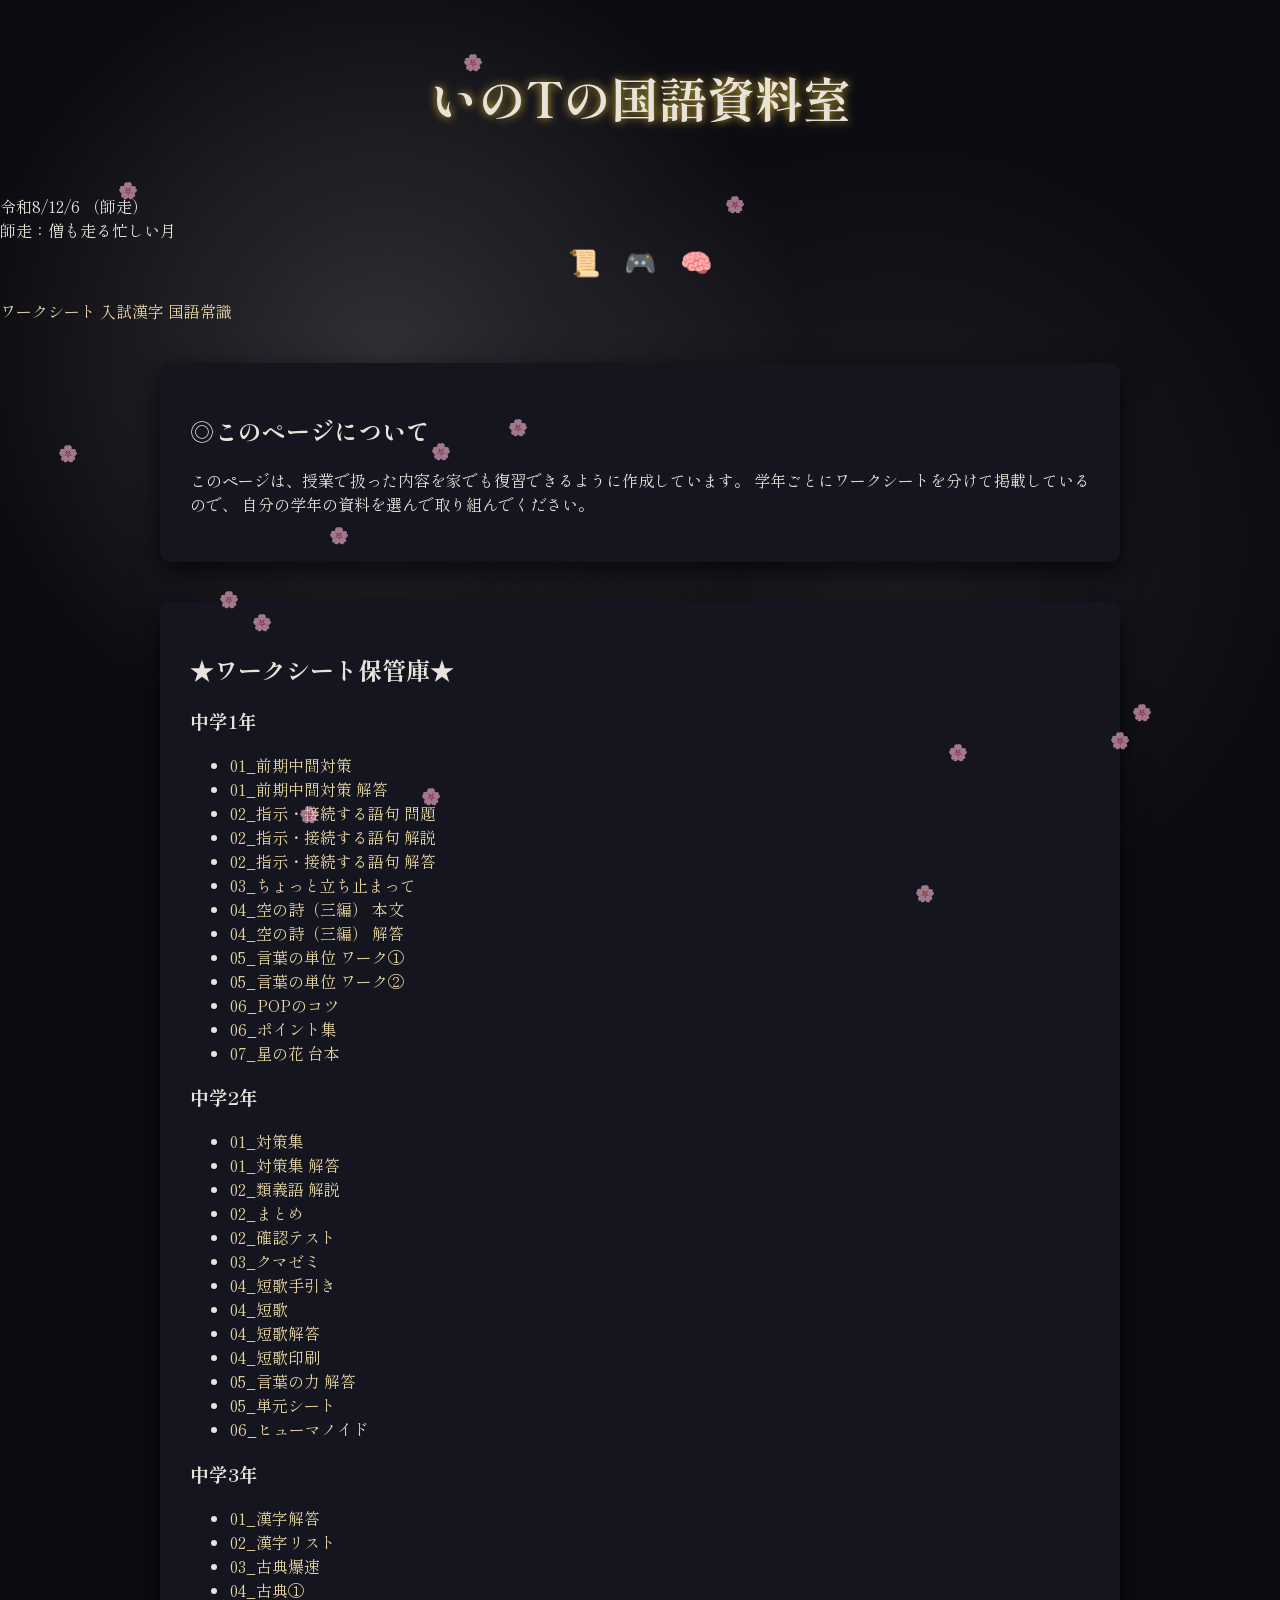
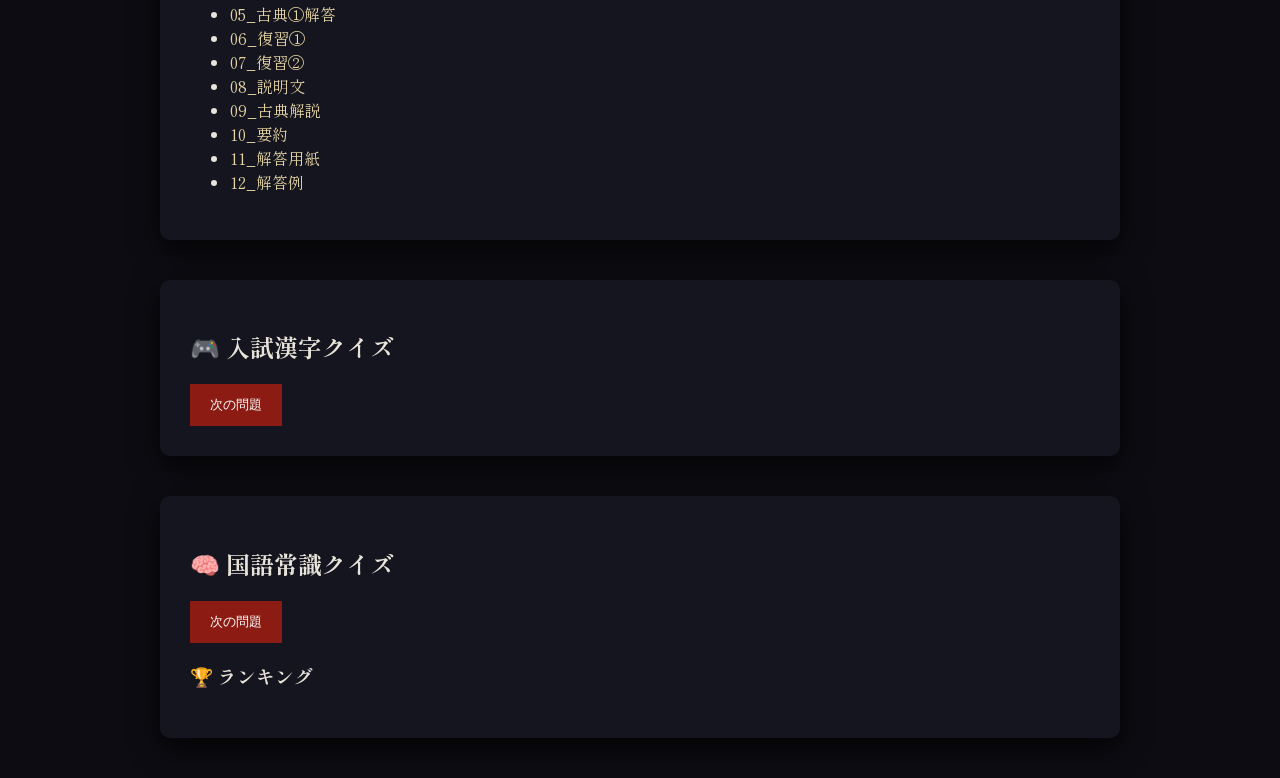
==== index.html @ e839a388 "Vibe code08" ====
<!DOCTYPE html>
<html lang="ja">

<head>

<meta charset="UTF-8">
<meta name="viewport" content="width=device-width, initial-scale=1.0">

<title>いのTの国語資料室</title>

<link rel="stylesheet" href="style.css">

<link href="https://fonts.googleapis.com/css2?family=Shippori+Mincho:wght@500&display=swap" rel="stylesheet">

</head>


<body>

<div id="stars"></div>
<div id="petals"></div>
<div id="shikigami"></div>


<header>

<h1 id="title">いのTの国語資料室</h1>

<div id="dateArea">
<span id="wareki"></span>
<span id="wafuu"></span>
</div>

<div id="month-description"></div>

<div id="pentagramNav">

<a href="#worksheets">📜</a>
<a href="#kanjiQuiz">🎮</a>
<a href="#kokugoQuiz">🧠</a>

</div>

</header>


<nav id="scrollMenu">

<a href="#worksheets">ワークシート</a>
<a href="#kanjiQuiz">入試漢字</a>
<a href="#kokugoQuiz">国語常識</a>

</nav>


<section id="intro">

<h2>◎このページについて</h2>

<p>
このページは、授業で扱った内容を家でも復習できるように作成しています。
学年ごとにワークシートを分けて掲載しているので、
自分の学年の資料を選んで取り組んでください。
</p>

</section>


<section id="worksheets">

<h2>★ワークシート保管庫★</h2>


<h3>中学1年</h3>

<ul>

<li><a href="grade1/01_Midterm_Preparation.pdf">01_前期中間対策</a></li>
<li><a href="grade1/01_Midterm_Preparation_Answers.pdf">01_前期中間対策 解答</a></li>
<li><a href="grade1/02_Instructions_and_Connective_Words_Questions.pdf">02_指示・接続する語句 問題</a></li>
<li><a href="grade1/02_Instructions_and_Connective_Words_Explanation.pdf">02_指示・接続する語句 解説</a></li>
<li><a href="grade1/02_Instructions_and_Connective_Words_Answers.pdf">02_指示・接続する語句 解答</a></li>
<li><a href="grade1/03_Stop_and_Think.pdf">03_ちょっと立ち止まって</a></li>
<li><a href="grade1/04_Poems_of_the_Sky_Three_Texts.pdf">04_空の詩（三編） 本文</a></li>
<li><a href="grade1/05_Poems_of_the_Sky_Three_Texts_Answers.pdf">04_空の詩（三編） 解答</a></li>
<li><a href="grade1/06_Units_of_Words_1.pdf">05_言葉の単位 ワーク①</a></li>
<li><a href="grade1/06_Units_of_Words_2.pdf">05_言葉の単位 ワーク②</a></li>
<li><a href="grade1/07_To_the_Brothers_Who_Could_Not_Grow_Up.pdf">06_POPのコツ</a></li>
<li><a href="grade1/07_To_the_Brothers_Who_Could_Not_Grow_Up_Key_Points.pdf">06_ポイント集</a></li>
<li><a href="grade1/08_When_Star_Flowers_Fall_Script.pdf">07_星の花 台本</a></li>

</ul>


<h3>中学2年</h3>

<ul>

<li><a href="grade2/01_Match_Collection.pdf">01_対策集</a></li>
<li><a href="grade2/01_Match_Collection_Answers.pdf">01_対策集 解答</a></li>
<li><a href="grade2/02_Synonyms_Antonyms_Polysemy_Commentary.pdf">02_類義語 解説</a></li>
<li><a href="grade2/02_Synonyms_Antonyms_Summary.pdf">02_まとめ</a></li>
<li><a href="grade2/02_Synonyms_Check_Test.pdf">02_確認テスト</a></li>
<li><a href="grade2/03_Searching_Causes_of_Cicada_Increase.pdf">03_クマゼミ</a></li>
<li><a href="grade2/04_Guide_to_Tanka_Poetry.pdf">04_短歌手引き</a></li>
<li><a href="grade2/04_Tanka_Poetry.pdf">04_短歌</a></li>
<li><a href="grade2/04_Tanka_Techniques_1-3_Answers_All.pdf">04_短歌解答</a></li>
<li><a href="grade2/04_Tanka_Techniques_1-3_Print_All.pdf">04_短歌印刷</a></li>
<li><a href="grade2/05_Power_of_Words_Answers.pdf">05_言葉の力 解答</a></li>
<li><a href="grade2/05_Power_of_Words_Unit_Sheet.pdf">05_単元シート</a></li>
<li><a href="grade2/06_Humanoid_Script.pdf">06_ヒューマノイド</a></li>

</ul>


<h3>中学3年</h3>

<ul>

<li><a href="grade3/01_Public_HS_Entrance_Exam_Kanji_Answers.pdf">01_漢字解答</a></li>
<li><a href="grade3/02_Public_HS_Entrance_Exam_Kanji_List.pdf">02_漢字リスト</a></li>
<li><a href="grade3/03_Fast_Reading_Tips_for_Classics.pdf">03_古典爆速</a></li>
<li><a href="grade3/04_Classics_Part1.pdf">04_古典①</a></li>
<li><a href="grade3/05_Classics_Part1_Answers.pdf">05_古典①解答</a></li>
<li><a href="grade3/06_Japanese_Review_Print1.pdf">06_復習①</a></li>
<li><a href="grade3/07_Japanese_Review_Print2.pdf">07_復習②</a></li>
<li><a href="grade3/08_Expository_Writing_Vol1_Commentary.pdf">08_説明文</a></li>
<li><a href="grade3/09_Classics_Vol2_Commentary.pdf">09_古典解説</a></li>
<li><a href="grade3/10_Summarization_Practice_Questions_and_Key.pdf">10_要約</a></li>
<li><a href="grade3/11_Summarization_Answer_Sheet.pdf">11_解答用紙</a></li>
<li><a href="grade3/12_Summarization_Practice_Answer_Sample.pdf">12_解答例</a></li>

</ul>

</section>


<section id="kanjiQuiz">

<h2>🎮 入試漢字クイズ</h2>

<div id="kanjiQuestion"></div>
<div id="kanjiChoices"></div>

<button onclick="nextKanji()">次の問題</button>

<div id="kanjiScore"></div>

</section>


<section id="kokugoQuiz">

<h2>🧠 国語常識クイズ</h2>

<div id="quiz"></div>
<div id="choices"></div>

<button onclick="nextQuestion()">次の問題</button>

<div id="result"></div>

<div id="omikuji"></div>

<h3>🏆 ランキング</h3>

<ol id="ranking"></ol>

</section>


<script src="script.js"></script>

</body>
</html>
---- style.css ----
body{
margin:0;
font-family:'Shippori Mincho',serif;
background:#0c0c12;
color:#e8e3d9;
}

/* 夜空 */

#stars{
position:fixed;
inset:0;
background:
radial-gradient(circle at 30% 40%,rgba(255,255,255,.15),transparent 40%),
radial-gradient(circle at 70% 60%,rgba(255,255,255,.08),transparent 40%);
z-index:-2;
}

/* タイトル */

#title{
font-size:48px;
text-align:center;
padding:30px;
color:#e8e3d9;
text-shadow:0 0 10px #d4af37;
transition:.3s;
}

#title:hover{
text-shadow:0 0 20px #d4af37;
}

/* 五芒星ナビ */

#pentagramNav{
text-align:center;
margin-bottom:20px;
}

#pentagramNav a{
font-size:26px;
margin:0 10px;
color:#d4af37;
text-decoration:none;
transition:.3s;
}

#pentagramNav a:hover{
transform:scale(1.4);
}

/* 巻物カード */

section{
max-width:900px;
margin:40px auto;
padding:30px;
background:#151520;
border-radius:10px;
box-shadow:0 10px 30px rgba(0,0,0,.7);
}

/* リンク */

a{
color:#e6d5a3;
text-decoration:none;
transition:.3s;
}

a:hover{
color:#d4af37;
}

/* クイズ */

.choice{
padding:12px;
margin:8px 0;
border:1px solid #444;
cursor:pointer;
}

.choice:hover{
background:#1f1f2a;
}

/* ボタン */

button{
background:#8c1c13;
color:white;
border:none;
padding:12px 20px;
cursor:pointer;
}
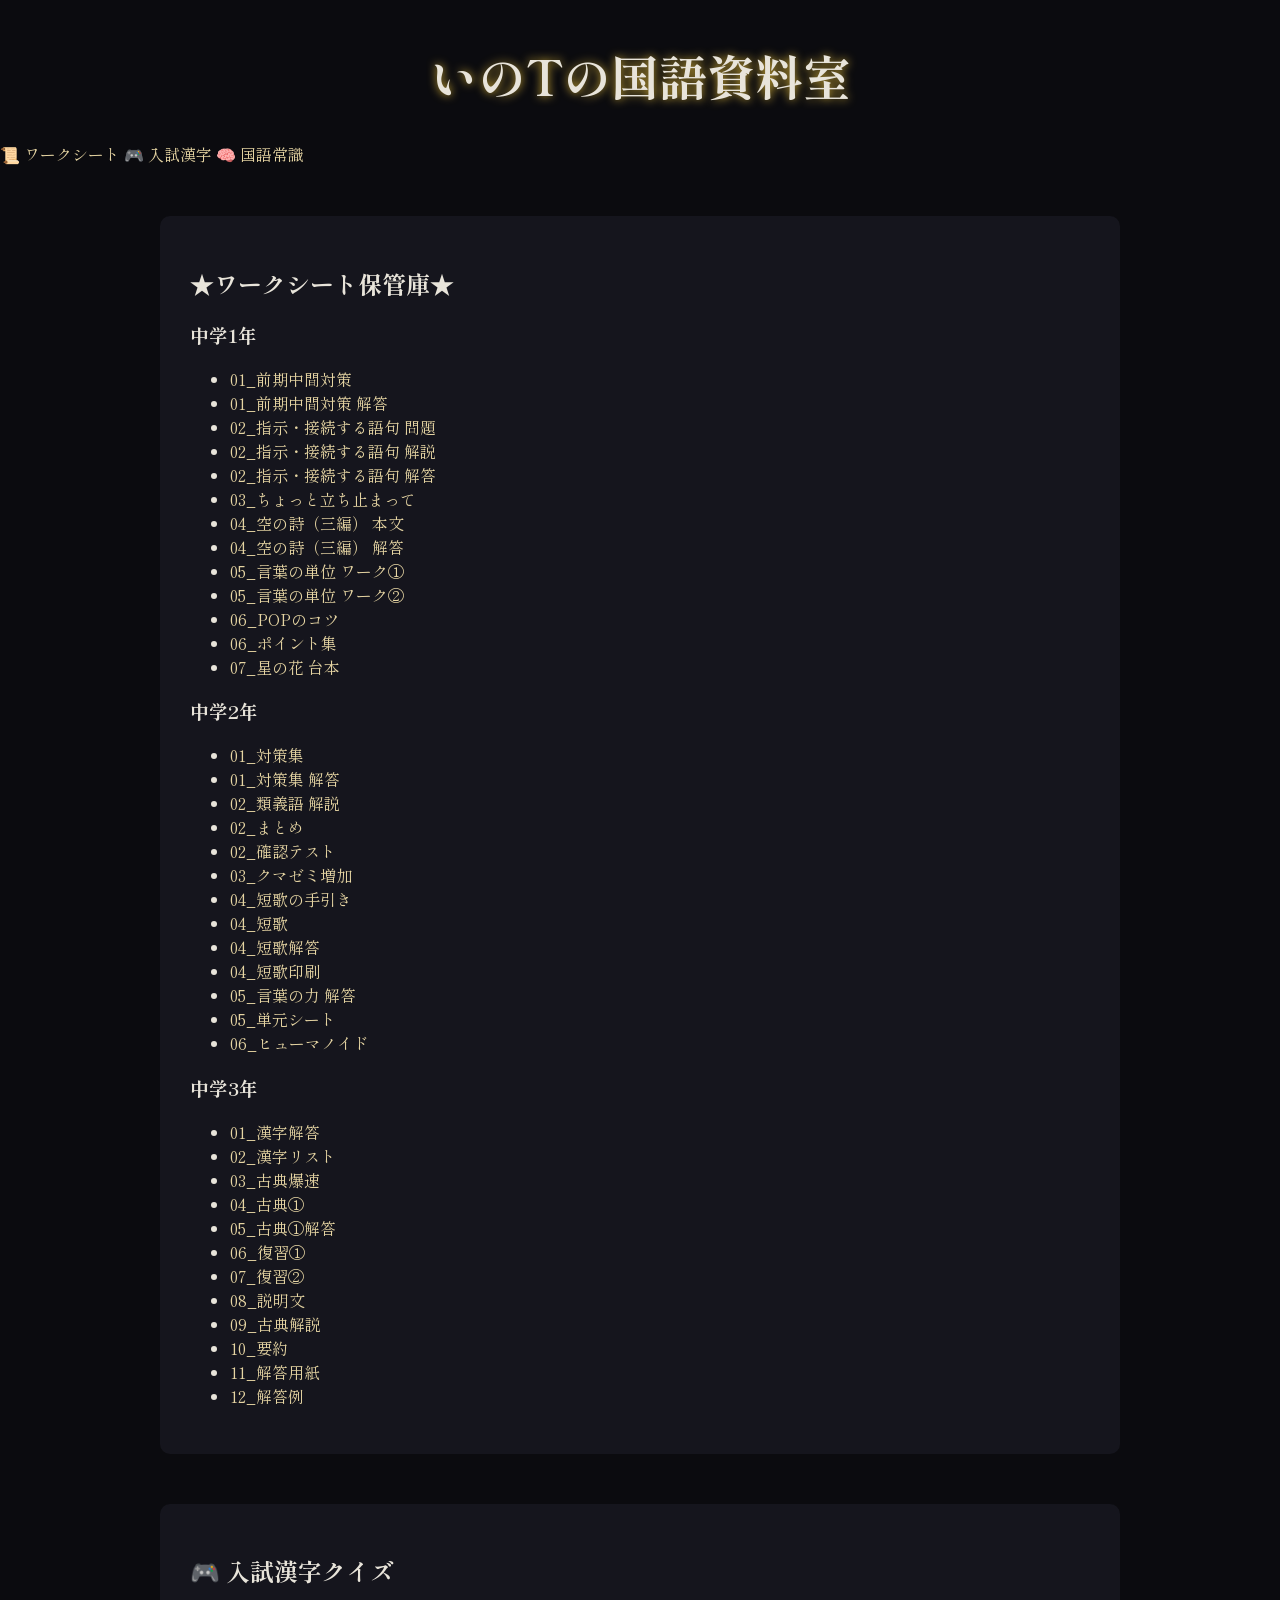
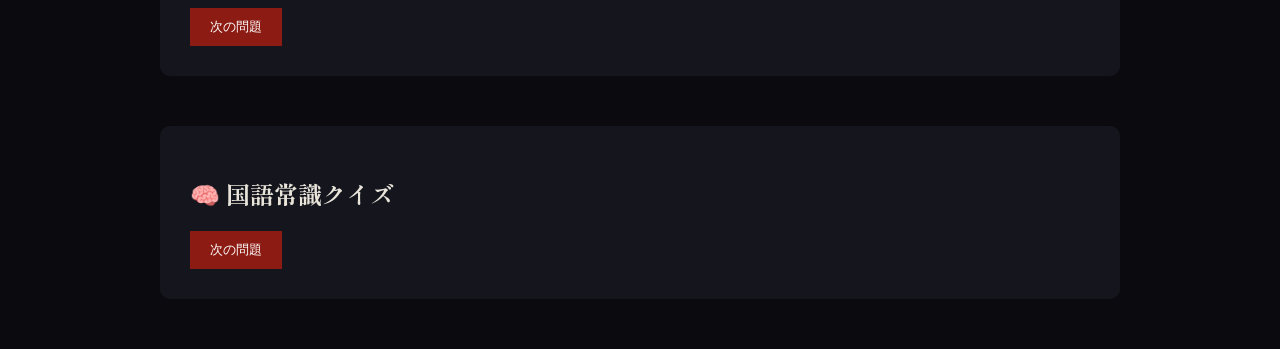
==== commit 85b57d2e: "Vibe code09" ====
--- a/index.html
+++ b/index.html
@@ -1,16 +1,15 @@
 <!DOCTYPE html>
 <html lang="ja">
-
 <head>
 
 <meta charset="UTF-8">
-<meta name="viewport" content="width=device-width, initial-scale=1.0">
+<meta name="viewport" content="width=device-width,initial-scale=1">
 
 <title>いのTの国語資料室</title>
 
 <link rel="stylesheet" href="style.css">
 
-<link href="https://fonts.googleapis.com/css2?family=Shippori+Mincho:wght@500&display=swap" rel="stylesheet">
+<link href="https://fonts.googleapis.com/css2?family=Shippori+Mincho:wght@400;600&display=swap" rel="stylesheet">
 
 </head>
 
@@ -19,7 +18,6 @@
 
 <div id="stars"></div>
 <div id="petals"></div>
-<div id="shikigami"></div>
 
 
 <header>
@@ -27,49 +25,36 @@
 <h1 id="title">いのTの国語資料室</h1>
 
 <div id="dateArea">
+
 <span id="wareki"></span>
 <span id="wafuu"></span>
+
 </div>
 
 <div id="month-description"></div>
 
-<div id="pentagramNav">
 
-<a href="#worksheets">📜</a>
-<a href="#kanjiQuiz">🎮</a>
-<a href="#kokugoQuiz">🧠</a>
+<nav id="mainNav">
 
-</div>
+<a href="#worksheets">📜 ワークシート</a>
+<a href="#kanjiQuiz">🎮 入試漢字</a>
+<a href="#kokugoQuiz">🧠 国語常識</a>
+
+</nav>
 
 </header>
 
 
-<nav id="scrollMenu">
 
-<a href="#worksheets">ワークシート</a>
-<a href="#kanjiQuiz">入試漢字</a>
-<a href="#kokugoQuiz">国語常識</a>
-
-</nav>
-
-
-<section id="intro">
-
-<h2>◎このページについて</h2>
-
-<p>
-このページは、授業で扱った内容を家でも復習できるように作成しています。
-学年ごとにワークシートを分けて掲載しているので、
-自分の学年の資料を選んで取り組んでください。
-</p>
-
-</section>
+<main>
 
 
 <section id="worksheets">
 
 <h2>★ワークシート保管庫★</h2>
 
+
+<div class="gradeBox">
 
 <h3>中学1年</h3>
 
@@ -91,6 +76,11 @@
 
 </ul>
 
+</div>
+
+
+
+<div class="gradeBox">
 
 <h3>中学2年</h3>
 
@@ -101,8 +91,8 @@
 <li><a href="grade2/02_Synonyms_Antonyms_Polysemy_Commentary.pdf">02_類義語 解説</a></li>
 <li><a href="grade2/02_Synonyms_Antonyms_Summary.pdf">02_まとめ</a></li>
 <li><a href="grade2/02_Synonyms_Check_Test.pdf">02_確認テスト</a></li>
-<li><a href="grade2/03_Searching_Causes_of_Cicada_Increase.pdf">03_クマゼミ</a></li>
-<li><a href="grade2/04_Guide_to_Tanka_Poetry.pdf">04_短歌手引き</a></li>
+<li><a href="grade2/03_Searching_Causes_of_Cicada_Increase.pdf">03_クマゼミ増加</a></li>
+<li><a href="grade2/04_Guide_to_Tanka_Poetry.pdf">04_短歌の手引き</a></li>
 <li><a href="grade2/04_Tanka_Poetry.pdf">04_短歌</a></li>
 <li><a href="grade2/04_Tanka_Techniques_1-3_Answers_All.pdf">04_短歌解答</a></li>
 <li><a href="grade2/04_Tanka_Techniques_1-3_Print_All.pdf">04_短歌印刷</a></li>
@@ -112,6 +102,11 @@
 
 </ul>
 
+</div>
+
+
+
+<div class="gradeBox">
 
 <h3>中学3年</h3>
 
@@ -132,7 +127,10 @@
 
 </ul>
 
+</div>
+
 </section>
+
 
 
 <section id="kanjiQuiz">
@@ -140,13 +138,13 @@
 <h2>🎮 入試漢字クイズ</h2>
 
 <div id="kanjiQuestion"></div>
+
 <div id="kanjiChoices"></div>
 
 <button onclick="nextKanji()">次の問題</button>
 
-<div id="kanjiScore"></div>
+</section>
 
-</section>
 
 
 <section id="kokugoQuiz">
@@ -154,20 +152,17 @@
 <h2>🧠 国語常識クイズ</h2>
 
 <div id="quiz"></div>
+
 <div id="choices"></div>
 
 <button onclick="nextQuestion()">次の問題</button>
 
 <div id="result"></div>
 
-<div id="omikuji"></div>
-
-<h3>🏆 ランキング</h3>
-
-<ol id="ranking"></ol>
-
 </section>
 
+
+</main>
 
 <script src="script.js"></script>
 
--- a/style.css
+++ b/style.css
@@ -1,97 +1,49 @@
 body{
 margin:0;
 font-family:'Shippori Mincho',serif;
-background:#0c0c12;
-color:#e8e3d9;
+background:#0b0b0f;
+color:#e8e4da;
 }
 
-/* 夜空 */
-
-#stars{
-position:fixed;
-inset:0;
-background:
-radial-gradient(circle at 30% 40%,rgba(255,255,255,.15),transparent 40%),
-radial-gradient(circle at 70% 60%,rgba(255,255,255,.08),transparent 40%);
-z-index:-2;
+#title{
+text-align:center;
+font-size:48px;
+margin-top:40px;
+text-shadow:0 0 10px #d4af37;
 }
-
-/* タイトル */
-
-#title{
-font-size:48px;
-text-align:center;
-padding:30px;
-color:#e8e3d9;
-text-shadow:0 0 10px #d4af37;
-transition:.3s;
-}
-
-#title:hover{
-text-shadow:0 0 20px #d4af37;
-}
-
-/* 五芒星ナビ */
-
-#pentagramNav{
-text-align:center;
-margin-bottom:20px;
-}
-
-#pentagramNav a{
-font-size:26px;
-margin:0 10px;
-color:#d4af37;
-text-decoration:none;
-transition:.3s;
-}
-
-#pentagramNav a:hover{
-transform:scale(1.4);
-}
-
-/* 巻物カード */
 
 section{
 max-width:900px;
-margin:40px auto;
+margin:50px auto;
 padding:30px;
-background:#151520;
+background:#15151d;
 border-radius:10px;
-box-shadow:0 10px 30px rgba(0,0,0,.7);
 }
-
-/* リンク */
 
 a{
 color:#e6d5a3;
 text-decoration:none;
-transition:.3s;
 }
 
 a:hover{
 color:#d4af37;
 }
 
-/* クイズ */
-
 .choice{
-padding:12px;
-margin:8px 0;
-border:1px solid #444;
+padding:10px;
+margin:10px;
+border:1px solid #333;
 cursor:pointer;
 }
 
 .choice:hover{
-background:#1f1f2a;
+background:#1e1e27;
 }
-
-/* ボタン */
 
 button{
 background:#8c1c13;
+border:none;
 color:white;
-border:none;
-padding:12px 20px;
+padding:10px 20px;
 cursor:pointer;
 }
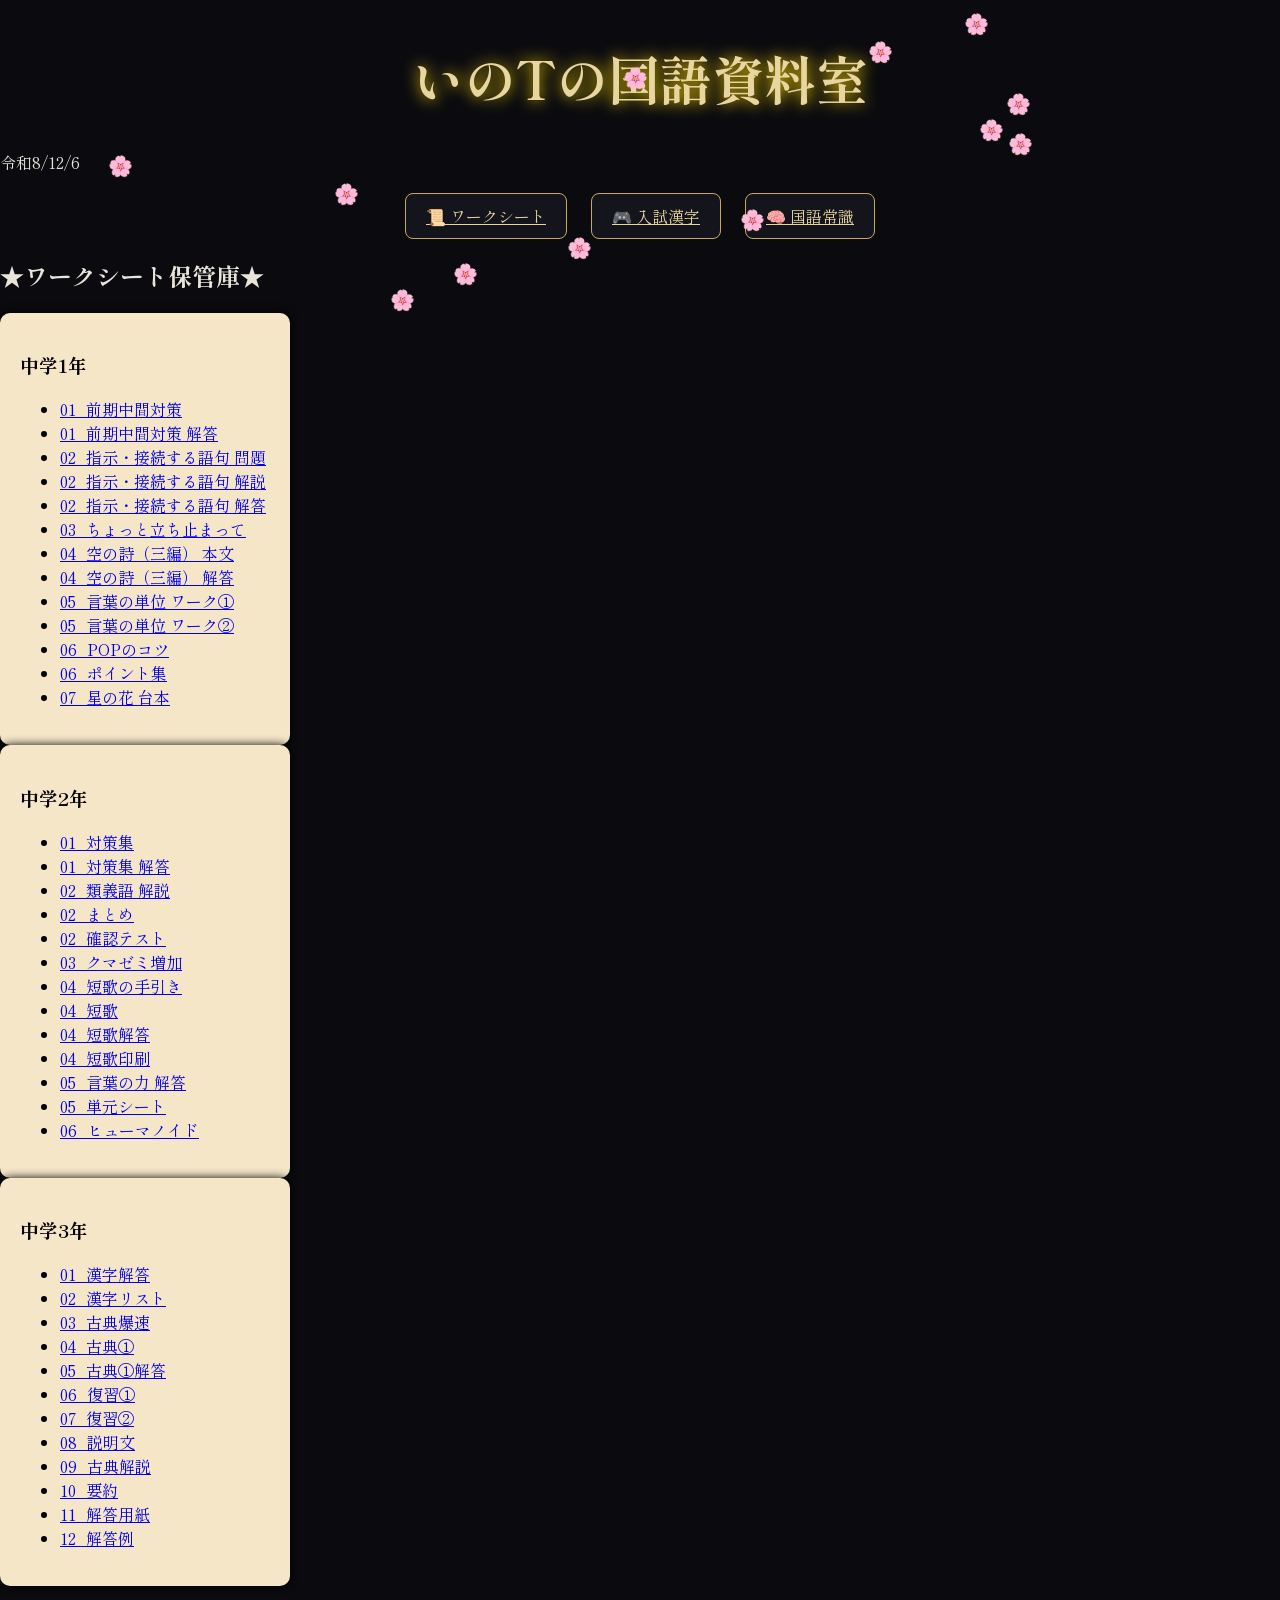
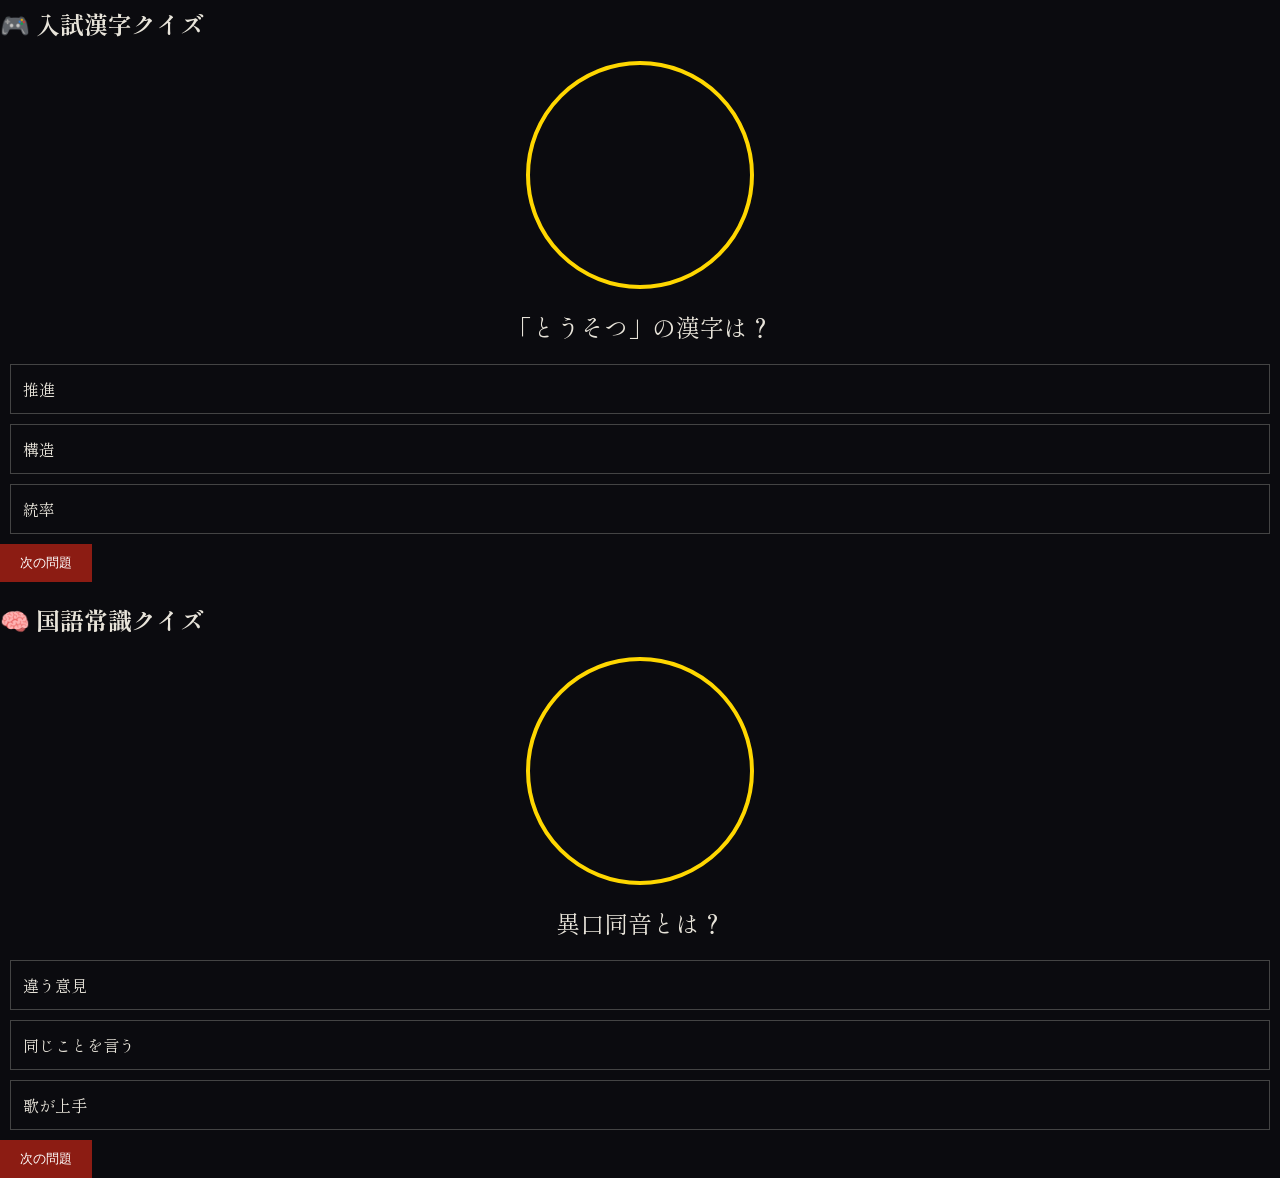
==== commit a67d4855: "Vibe code10" ====
--- a/index.html
+++ b/index.html
@@ -9,30 +9,22 @@
 
 <link rel="stylesheet" href="style.css">
 
-<link href="https://fonts.googleapis.com/css2?family=Shippori+Mincho:wght@400;600&display=swap" rel="stylesheet">
+<link href="https://fonts.googleapis.com/css2?family=Shippori+Mincho:wght@400;600&family=Noto+Serif+JP:wght@500&display=swap" rel="stylesheet">
 
 </head>
-
 
 <body>
 
 <div id="stars"></div>
 <div id="petals"></div>
 
-
 <header>
 
 <h1 id="title">いのTの国語資料室</h1>
 
 <div id="dateArea">
-
 <span id="wareki"></span>
-<span id="wafuu"></span>
-
 </div>
-
-<div id="month-description"></div>
-
 
 <nav id="mainNav">
 
@@ -44,10 +36,7 @@
 
 </header>
 
-
-
 <main>
-
 
 <section id="worksheets">
 
@@ -131,14 +120,13 @@
 
 </section>
 
-
-
 <section id="kanjiQuiz">
 
 <h2>🎮 入試漢字クイズ</h2>
 
+<div class="onmyoCircle"></div>
+
 <div id="kanjiQuestion"></div>
-
 <div id="kanjiChoices"></div>
 
 <button onclick="nextKanji()">次の問題</button>
@@ -146,13 +134,13 @@
 </section>
 
 
-
 <section id="kokugoQuiz">
 
 <h2>🧠 国語常識クイズ</h2>
 
+<div class="onmyoCircle"></div>
+
 <div id="quiz"></div>
-
 <div id="choices"></div>
 
 <button onclick="nextQuestion()">次の問題</button>
@@ -161,7 +149,6 @@
 
 </section>
 
-
 </main>
 
 <script src="script.js"></script>
--- a/style.css
+++ b/style.css
@@ -1,49 +1,133 @@
 body{
+
 margin:0;
+background:#0b0b0f;
 font-family:'Shippori Mincho',serif;
-background:#0b0b0f;
 color:#e8e4da;
+
 }
 
-#title{
-text-align:center;
-font-size:48px;
-margin-top:40px;
-text-shadow:0 0 10px #d4af37;
+/* 星 */
+
+#stars{
+
+position:fixed;
+width:100%;
+height:100%;
+background:url("https://www.transparenttextures.com/patterns/stardust.png");
+opacity:0.3;
+z-index:-3;
+
 }
 
-section{
-max-width:900px;
-margin:50px auto;
-padding:30px;
-background:#15151d;
-border-radius:10px;
+/* タイトル */
+
+#title{
+
+text-align:center;
+font-size:52px;
+margin-top:40px;
+color:#e8d6a0;
+text-shadow:0 0 15px gold;
+
 }
 
-a{
-color:#e6d5a3;
-text-decoration:none;
+/* ナビ */
+
+#mainNav{
+
+text-align:center;
+margin:30px;
+
 }
 
-a:hover{
-color:#d4af37;
+#mainNav a{
+
+margin:10px;
+padding:10px 20px;
+background:#14141c;
+border:1px solid #c8a95a;
+border-radius:8px;
+color:#e8d6a0;
+
+}
+
+/* 巻物 */
+
+.scrollBox{
+
+display:flex;
+gap:20px;
+flex-wrap:wrap;
+
+}
+
+.gradeBox{
+
+background:#f5e6c8;
+color:#000;
+padding:20px;
+border-radius:10px;
+box-shadow:0 0 10px black;
+width:250px;
+
+}
+
+/* 陰陽陣 */
+
+.onmyoCircle{
+
+width:220px;
+height:220px;
+border:4px solid gold;
+border-radius:50%;
+margin:auto;
+margin-bottom:20px;
+
+animation:rotateCircle 20s linear infinite;
+
+}
+
+@keyframes rotateCircle{
+
+from{transform:rotate(0deg)}
+to{transform:rotate(360deg)}
+
+}
+
+/* クイズ */
+
+#quiz,#kanjiQuestion{
+
+font-size:24px;
+text-align:center;
+margin-bottom:20px;
+
 }
 
 .choice{
-padding:10px;
+
+padding:12px;
 margin:10px;
-border:1px solid #333;
+border:1px solid #444;
 cursor:pointer;
+
 }
 
 .choice:hover{
+
 background:#1e1e27;
+
 }
 
+/* ボタン */
+
 button{
+
 background:#8c1c13;
 border:none;
 color:white;
 padding:10px 20px;
 cursor:pointer;
+
 }
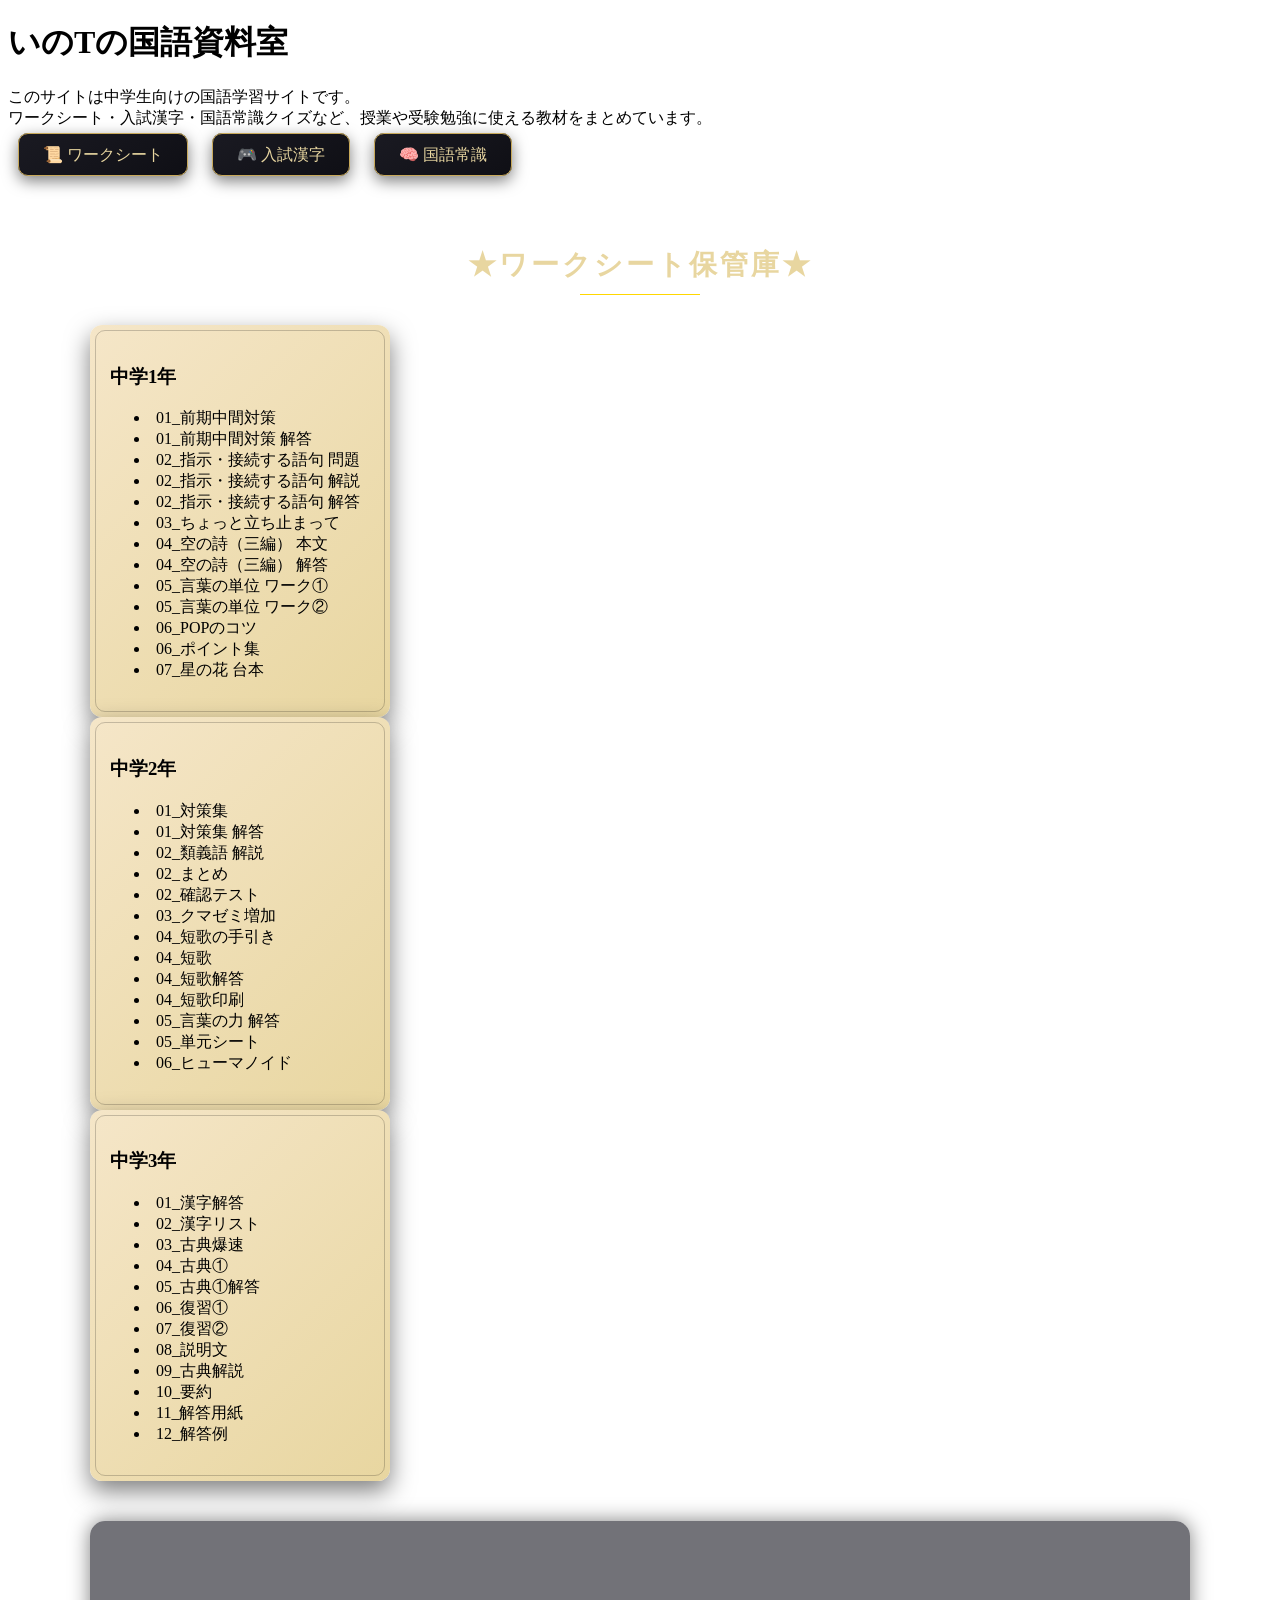
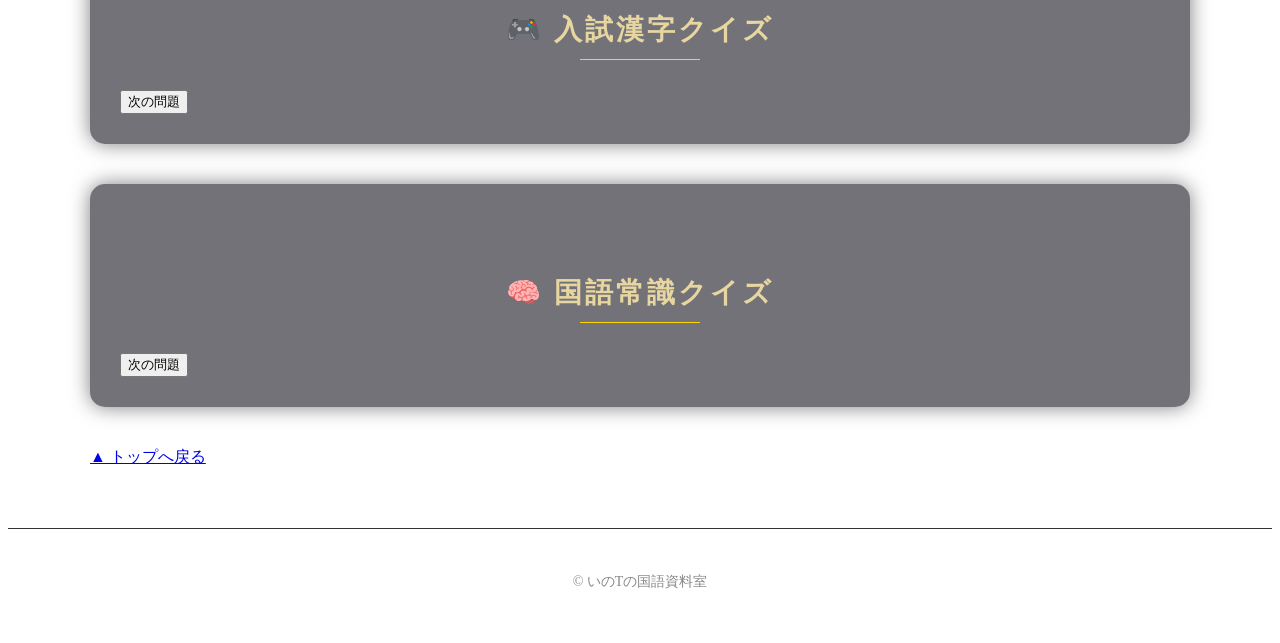
==== commit 9463ed84: "Vibe code11" ====
--- a/index.html
+++ b/index.html
@@ -1,16 +1,16 @@
 <!DOCTYPE html>
 <html lang="ja">
 <head>
-
 <meta charset="UTF-8">
 <meta name="viewport" content="width=device-width,initial-scale=1">
 
 <title>いのTの国語資料室</title>
 
+<meta name="description" content="中学生向け国語学習サイト。ワークシート、入試漢字、国語常識クイズなど、授業や受験対策に使える無料教材を公開しています。">
+
 <link rel="stylesheet" href="style.css">
 
 <link href="https://fonts.googleapis.com/css2?family=Shippori+Mincho:wght@400;600&family=Noto+Serif+JP:wght@500&display=swap" rel="stylesheet">
-
 </head>
 
 <body>
@@ -19,36 +19,35 @@
 <div id="petals"></div>
 
 <header>
+<h1 id="title">いのTの国語資料室</h1>
 
-<h1 id="title">いのTの国語資料室</h1>
+<p class="topDescription">
+このサイトは中学生向けの国語学習サイトです。<br>
+ワークシート・入試漢字・国語常識クイズなど、授業や受験勉強に使える教材をまとめています。
+</p>
 
 <div id="dateArea">
 <span id="wareki"></span>
 </div>
 
 <nav id="mainNav">
-
 <a href="#worksheets">📜 ワークシート</a>
 <a href="#kanjiQuiz">🎮 入試漢字</a>
 <a href="#kokugoQuiz">🧠 国語常識</a>
-
 </nav>
-
 </header>
 
 <main>
 
 <section id="worksheets">
-
 <h2>★ワークシート保管庫★</h2>
 
+<div class="scrollBox">
 
+<!-- 中1 -->
 <div class="gradeBox">
-
 <h3>中学1年</h3>
-
 <ul>
-
 <li><a href="grade1/01_Midterm_Preparation.pdf">01_前期中間対策</a></li>
 <li><a href="grade1/01_Midterm_Preparation_Answers.pdf">01_前期中間対策 解答</a></li>
 <li><a href="grade1/02_Instructions_and_Connective_Words_Questions.pdf">02_指示・接続する語句 問題</a></li>
@@ -62,19 +61,13 @@
 <li><a href="grade1/07_To_the_Brothers_Who_Could_Not_Grow_Up.pdf">06_POPのコツ</a></li>
 <li><a href="grade1/07_To_the_Brothers_Who_Could_Not_Grow_Up_Key_Points.pdf">06_ポイント集</a></li>
 <li><a href="grade1/08_When_Star_Flowers_Fall_Script.pdf">07_星の花 台本</a></li>
-
 </ul>
-
 </div>
 
-
-
+<!-- 中2 -->
 <div class="gradeBox">
-
 <h3>中学2年</h3>
-
 <ul>
-
 <li><a href="grade2/01_Match_Collection.pdf">01_対策集</a></li>
 <li><a href="grade2/01_Match_Collection_Answers.pdf">01_対策集 解答</a></li>
 <li><a href="grade2/02_Synonyms_Antonyms_Polysemy_Commentary.pdf">02_類義語 解説</a></li>
@@ -88,19 +81,13 @@
 <li><a href="grade2/05_Power_of_Words_Answers.pdf">05_言葉の力 解答</a></li>
 <li><a href="grade2/05_Power_of_Words_Unit_Sheet.pdf">05_単元シート</a></li>
 <li><a href="grade2/06_Humanoid_Script.pdf">06_ヒューマノイド</a></li>
-
 </ul>
-
 </div>
 
-
-
+<!-- 中3 -->
 <div class="gradeBox">
-
 <h3>中学3年</h3>
-
 <ul>
-
 <li><a href="grade3/01_Public_HS_Entrance_Exam_Kanji_Answers.pdf">01_漢字解答</a></li>
 <li><a href="grade3/02_Public_HS_Entrance_Exam_Kanji_List.pdf">02_漢字リスト</a></li>
 <li><a href="grade3/03_Fast_Reading_Tips_for_Classics.pdf">03_古典爆速</a></li>
@@ -113,45 +100,39 @@
 <li><a href="grade3/10_Summarization_Practice_Questions_and_Key.pdf">10_要約</a></li>
 <li><a href="grade3/11_Summarization_Answer_Sheet.pdf">11_解答用紙</a></li>
 <li><a href="grade3/12_Summarization_Practice_Answer_Sample.pdf">12_解答例</a></li>
-
 </ul>
+</div>
 
 </div>
-
 </section>
 
 <section id="kanjiQuiz">
-
 <h2>🎮 入試漢字クイズ</h2>
-
 <div class="onmyoCircle"></div>
-
 <div id="kanjiQuestion"></div>
 <div id="kanjiChoices"></div>
-
 <button onclick="nextKanji()">次の問題</button>
-
 </section>
 
-
 <section id="kokugoQuiz">
-
 <h2>🧠 国語常識クイズ</h2>
-
 <div class="onmyoCircle"></div>
-
 <div id="quiz"></div>
 <div id="choices"></div>
+<button onclick="nextQuestion()">次の問題</button>
+<div id="result"></div>
+</section>
 
-<button onclick="nextQuestion()">次の問題</button>
-
-<div id="result"></div>
-
-</section>
+<div class="topButton">
+<a href="#title">▲ トップへ戻る</a>
+</div>
 
 </main>
 
+<footer>
+<p>© いのTの国語資料室</p>
+</footer>
+
 <script src="script.js"></script>
-
 </body>
 </html>
--- a/style.css
+++ b/style.css
@@ -1,133 +1,125 @@
-body{
+/* ===== 全体を少し高級感ある表示に ===== */
 
-margin:0;
-background:#0b0b0f;
-font-family:'Shippori Mincho',serif;
-color:#e8e4da;
-
+main{
+max-width:1100px;
+margin:auto;
+padding:20px;
 }
 
-/* 星 */
-
-#stars{
-
-position:fixed;
-width:100%;
-height:100%;
-background:url("https://www.transparenttextures.com/patterns/stardust.png");
-opacity:0.3;
-z-index:-3;
-
+/* セクションタイトル */
+h2{
+text-align:center;
+margin-top:60px;
+margin-bottom:30px;
+font-size:28px;
+letter-spacing:3px;
+color:#e8d6a0;
+position:relative;
 }
 
-/* タイトル */
-
-#title{
-
-text-align:center;
-font-size:52px;
-margin-top:40px;
-color:#e8d6a0;
-text-shadow:0 0 15px gold;
-
+h2::after{
+content:"";
+display:block;
+width:120px;
+height:1px;
+background:gold;
+margin:10px auto;
 }
 
-/* ナビ */
-
-#mainNav{
-
-text-align:center;
-margin:30px;
-
+/* ワークシートの箱をカード風に */
+.gradeBox{
+background:linear-gradient(135deg,#f5e6c8,#e8d6a0);
+color:#000;
+padding:20px;
+border-radius:12px;
+box-shadow:0 10px 25px rgba(0,0,0,0.5);
+width:260px;
+transition:transform 0.3s, box-shadow 0.3s;
+position:relative;
 }
 
-#mainNav a{
-
-margin:10px;
-padding:10px 20px;
-background:#14141c;
-border:1px solid #c8a95a;
-border-radius:8px;
-color:#e8d6a0;
-
+/* 和風カード風の飾り */
+.gradeBox::before{
+content:"";
+position:absolute;
+top:5px;
+left:5px;
+right:5px;
+bottom:5px;
+border:1px solid rgba(0,0,0,0.2);
+border-radius:10px;
+pointer-events:none;
 }
 
-/* 巻物 */
-
-.scrollBox{
-
-display:flex;
-gap:20px;
-flex-wrap:wrap;
-
+.gradeBox:hover{
+transform:translateY(-8px);
+box-shadow:0 20px 40px rgba(0,0,0,0.7);
 }
 
-.gradeBox{
-
-background:#f5e6c8;
+/* リンクを和風ボタン風に */
+.gradeBox a{
+text-decoration:none;
 color:#000;
-padding:20px;
-border-radius:10px;
-box-shadow:0 0 10px black;
-width:250px;
-
+padding:4px 6px;
+border-radius:4px;
+transition:background 0.2s;
 }
 
-/* 陰陽陣 */
-
-.onmyoCircle{
-
-width:220px;
-height:220px;
-border:4px solid gold;
-border-radius:50%;
-margin:auto;
-margin-bottom:20px;
-
-animation:rotateCircle 20s linear infinite;
-
+.gradeBox a:hover{
+background:rgba(0,0,0,0.1);
 }
 
-@keyframes rotateCircle{
-
-from{transform:rotate(0deg)}
-to{transform:rotate(360deg)}
-
+/* ナビボタンを少し高級感 */
+#mainNav a{
+margin:10px;
+padding:12px 24px;
+background:linear-gradient(145deg,#1a1a22,#0f0f15);
+border:1px solid #c8a95a;
+border-radius:10px;
+color:#e8d6a0;
+text-decoration:none;
+box-shadow:0 5px 15px rgba(0,0,0,0.5);
+transition:all 0.3s;
 }
 
-/* クイズ */
-
-#quiz,#kanjiQuestion{
-
-font-size:24px;
-text-align:center;
-margin-bottom:20px;
-
+#mainNav a:hover{
+transform:translateY(-3px);
+box-shadow:0 10px 25px rgba(0,0,0,0.8);
 }
 
+/* クイズ部分をカード化 */
+#kanjiQuiz, #kokugoQuiz{
+background:rgba(20,20,30,0.6);
+padding:30px;
+margin:40px 0;
+border-radius:15px;
+box-shadow:0 0 20px rgba(0,0,0,0.5);
+}
+
+/* 選択肢をボタン風に */
 .choice{
-
-padding:12px;
-margin:10px;
+padding:14px;
+margin:10px auto;
 border:1px solid #444;
 cursor:pointer;
-
+text-align:center;
+max-width:300px;
+border-radius:8px;
+background:rgba(0,0,0,0.3);
+transition:all 0.2s;
 }
 
 .choice:hover{
-
-background:#1e1e27;
-
+background:#2a2a38;
+transform:scale(1.05);
 }
 
-/* ボタン */
-
-button{
-
-background:#8c1c13;
-border:none;
-color:white;
-padding:10px 20px;
-cursor:pointer;
-
+/* フッター */
+footer{
+text-align:center;
+padding:30px;
+color:#888;
+font-size:14px;
+border-top:1px solid #333;
+margin-top:40px;
 }
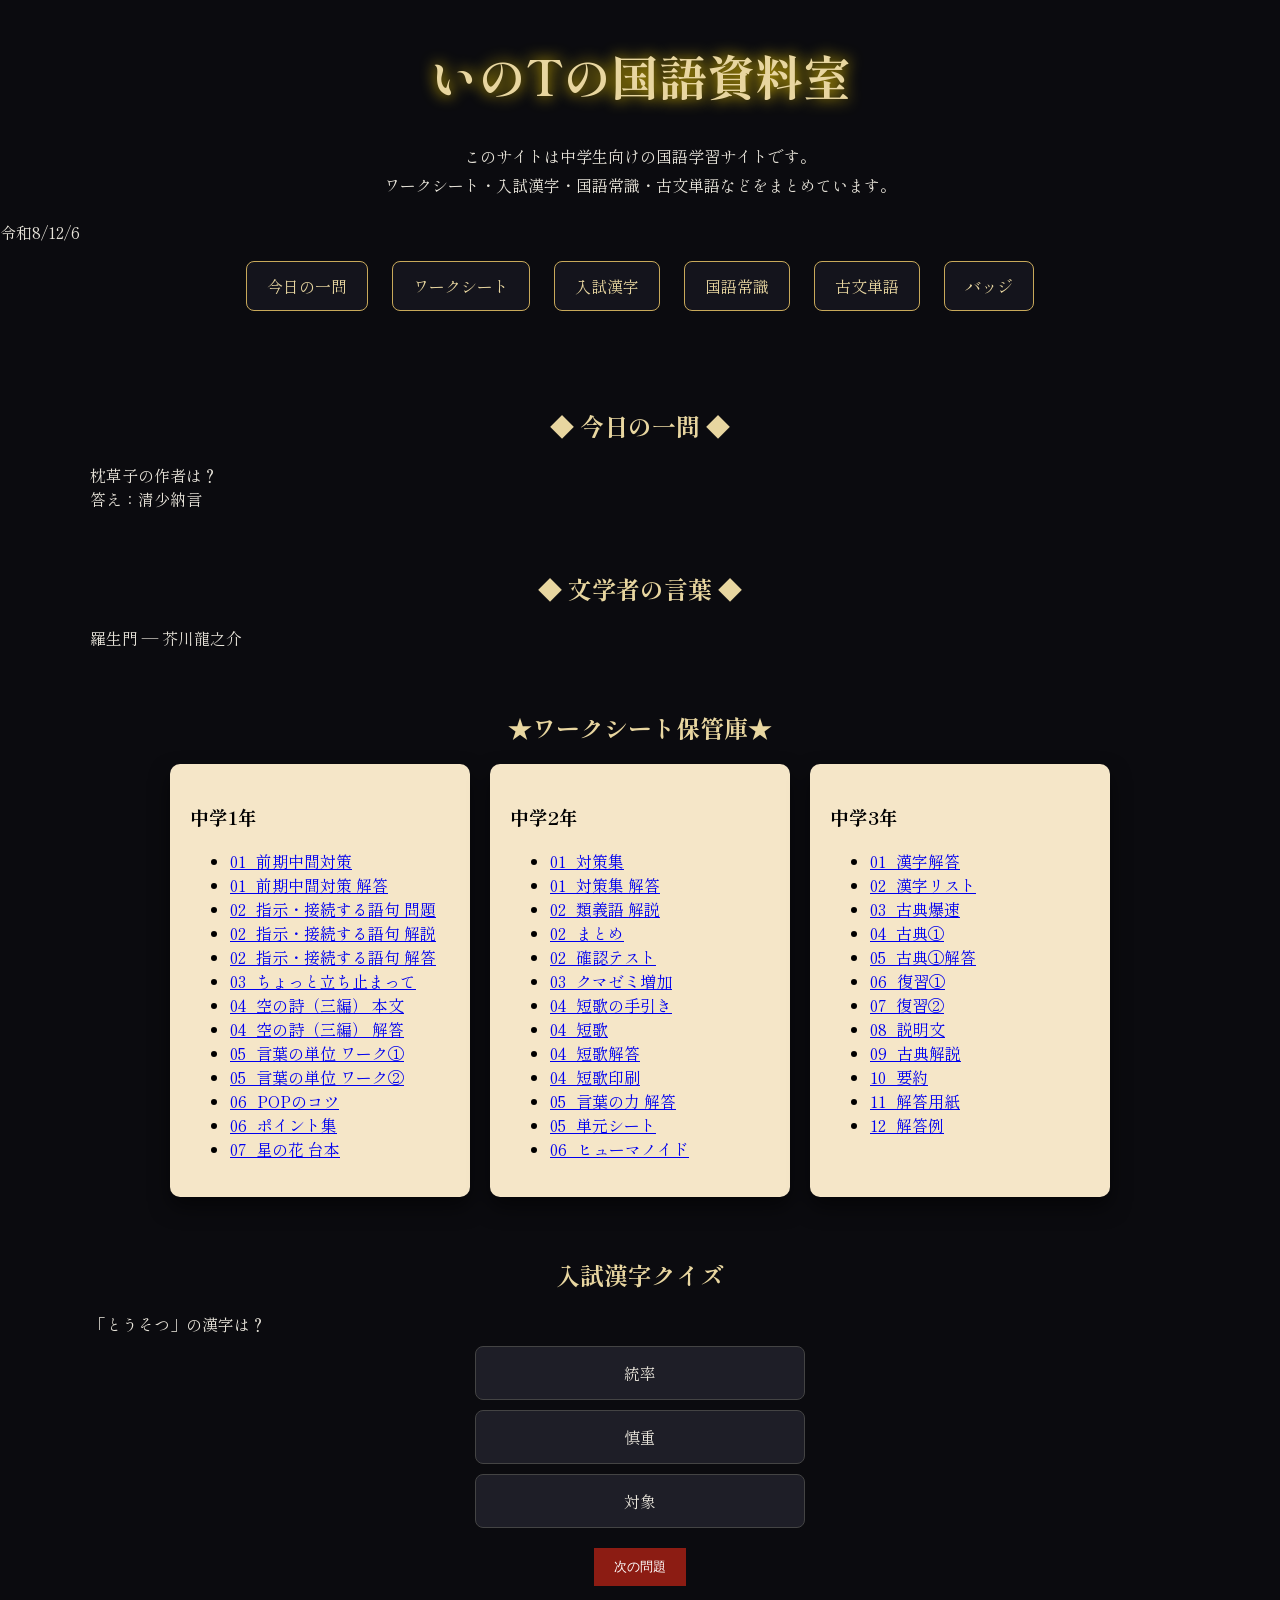
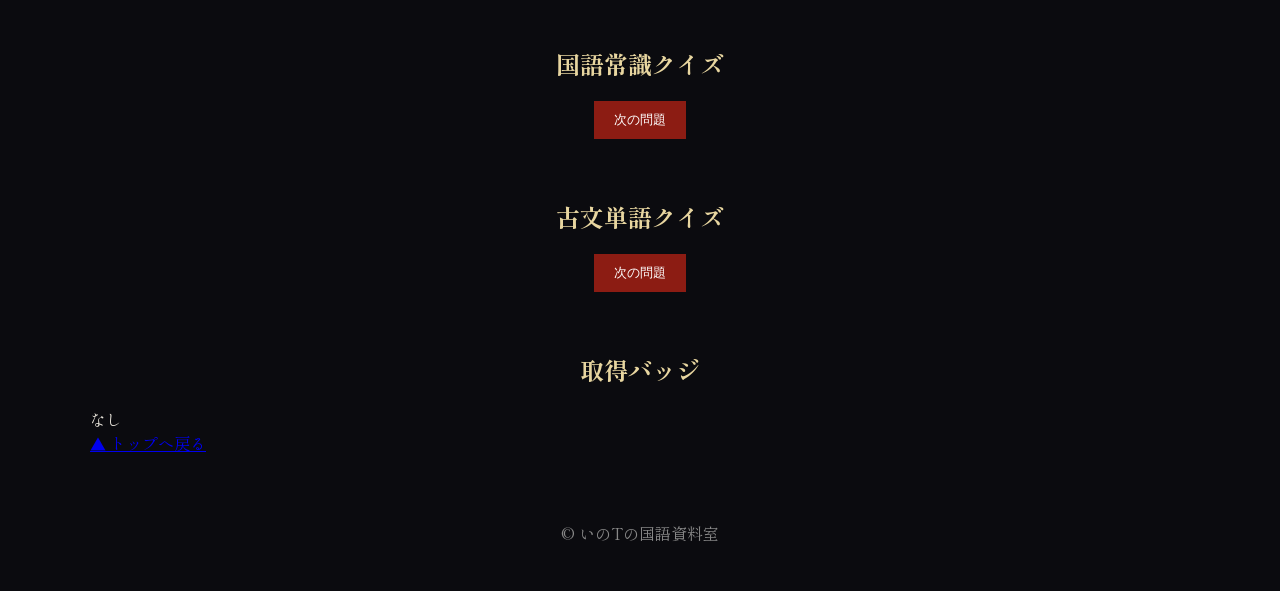
==== commit 055deee6: "Vibecode12" ====
--- a/index.html
+++ b/index.html
@@ -3,14 +3,12 @@
 <head>
 <meta charset="UTF-8">
 <meta name="viewport" content="width=device-width,initial-scale=1">
-
 <title>いのTの国語資料室</title>
 
-<meta name="description" content="中学生向け国語学習サイト。ワークシート、入試漢字、国語常識クイズなど、授業や受験対策に使える無料教材を公開しています。">
+<meta name="description" content="中学生向け国語学習サイト。ワークシート、入試漢字、国語常識クイズ、古文単語など、授業や受験対策に使える無料教材サイト。">
 
 <link rel="stylesheet" href="style.css">
-
-<link href="https://fonts.googleapis.com/css2?family=Shippori+Mincho:wght@400;600&family=Noto+Serif+JP:wght@500&display=swap" rel="stylesheet">
+<link href="https://fonts.googleapis.com/css2?family=Shippori+Mincho:wght@400;600&display=swap" rel="stylesheet">
 </head>
 
 <body>
@@ -23,7 +21,7 @@
 
 <p class="topDescription">
 このサイトは中学生向けの国語学習サイトです。<br>
-ワークシート・入試漢字・国語常識クイズなど、授業や受験勉強に使える教材をまとめています。
+ワークシート・入試漢字・国語常識・古文単語などをまとめています。
 </p>
 
 <div id="dateArea">
@@ -31,20 +29,32 @@
 </div>
 
 <nav id="mainNav">
-<a href="#worksheets">📜 ワークシート</a>
-<a href="#kanjiQuiz">🎮 入試漢字</a>
-<a href="#kokugoQuiz">🧠 国語常識</a>
+<a href="#daily">今日の一問</a>
+<a href="#worksheets">ワークシート</a>
+<a href="#kanjiQuiz">入試漢字</a>
+<a href="#kokugoQuiz">国語常識</a>
+<a href="#kobunQuiz">古文単語</a>
+<a href="#badge">バッジ</a>
 </nav>
 </header>
 
 <main>
 
-<section id="worksheets">
+<section id="daily" class="fade">
+<h2>◆ 今日の一問 ◆</h2>
+<div id="dailyQuestion"></div>
+</section>
+
+<section id="quote" class="fade">
+<h2>◆ 文学者の言葉 ◆</h2>
+<div id="quoteBox"></div>
+</section>
+
+<section id="worksheets" class="fade">
 <h2>★ワークシート保管庫★</h2>
 
 <div class="scrollBox">
 
-<!-- 中1 -->
 <div class="gradeBox">
 <h3>中学1年</h3>
 <ul>
@@ -64,7 +74,6 @@
 </ul>
 </div>
 
-<!-- 中2 -->
 <div class="gradeBox">
 <h3>中学2年</h3>
 <ul>
@@ -84,7 +93,6 @@
 </ul>
 </div>
 
-<!-- 中3 -->
 <div class="gradeBox">
 <h3>中学3年</h3>
 <ul>
@@ -106,21 +114,32 @@
 </div>
 </section>
 
-<section id="kanjiQuiz">
-<h2>🎮 入試漢字クイズ</h2>
-<div class="onmyoCircle"></div>
+<section id="kanjiQuiz" class="fade">
+<h2>入試漢字クイズ</h2>
 <div id="kanjiQuestion"></div>
 <div id="kanjiChoices"></div>
+<div id="kanjiResult"></div>
 <button onclick="nextKanji()">次の問題</button>
 </section>
 
-<section id="kokugoQuiz">
-<h2>🧠 国語常識クイズ</h2>
-<div class="onmyoCircle"></div>
+<section id="kokugoQuiz" class="fade">
+<h2>国語常識クイズ</h2>
 <div id="quiz"></div>
 <div id="choices"></div>
+<div id="result"></div>
 <button onclick="nextQuestion()">次の問題</button>
-<div id="result"></div>
+</section>
+
+<section id="kobunQuiz" class="fade">
+<h2>古文単語クイズ</h2>
+<div id="kobunQ"></div>
+<div id="kobunChoices"></div>
+<button onclick="nextKobun()">次の問題</button>
+</section>
+
+<section id="badge" class="fade">
+<h2>取得バッジ</h2>
+<div id="badgeArea">なし</div>
 </section>
 
 <div class="topButton">
--- a/style.css
+++ b/style.css
@@ -1,102 +1,83 @@
-/* ===== 全体を少し高級感ある表示に ===== */
+body{
+margin:0;
+background:#0b0b0f;
+font-family:'Shippori Mincho',serif;
+color:#e8e4da;
+}
 
+/* 星 */
+#stars{
+position:fixed;
+width:100%;
+height:100%;
+background:url("https://www.transparenttextures.com/patterns/stardust.png");
+opacity:0.3;
+z-index:-3;
+}
+
+/* タイトル */
+#title{
+text-align:center;
+font-size:48px;
+margin-top:40px;
+color:#e8d6a0;
+text-shadow:0 0 15px gold;
+}
+
+.topDescription{
+text-align:center;
+max-width:700px;
+margin:20px auto;
+line-height:1.8;
+}
+
+/* ナビ */
+#mainNav{
+text-align:center;
+margin:30px;
+}
+
+#mainNav a{
+margin:10px;
+padding:12px 20px;
+background:#14141c;
+border:1px solid #c8a95a;
+border-radius:8px;
+color:#e8d6a0;
+text-decoration:none;
+}
+
+/* セクション */
 main{
 max-width:1100px;
 margin:auto;
 padding:20px;
 }
 
-/* セクションタイトル */
 h2{
 text-align:center;
 margin-top:60px;
-margin-bottom:30px;
-font-size:28px;
-letter-spacing:3px;
 color:#e8d6a0;
-position:relative;
 }
 
-h2::after{
-content:"";
-display:block;
-width:120px;
-height:1px;
-background:gold;
-margin:10px auto;
+/* ワークシート */
+.scrollBox{
+display:flex;
+gap:20px;
+flex-wrap:wrap;
+justify-content:center;
 }
 
-/* ワークシートの箱をカード風に */
 .gradeBox{
-background:linear-gradient(135deg,#f5e6c8,#e8d6a0);
+background:#f5e6c8;
 color:#000;
 padding:20px;
-border-radius:12px;
-box-shadow:0 10px 25px rgba(0,0,0,0.5);
+border-radius:10px;
 width:260px;
-transition:transform 0.3s, box-shadow 0.3s;
-position:relative;
+box-shadow:0 10px 20px rgba(0,0,0,0.5);
 }
 
-/* 和風カード風の飾り */
-.gradeBox::before{
-content:"";
-position:absolute;
-top:5px;
-left:5px;
-right:5px;
-bottom:5px;
-border:1px solid rgba(0,0,0,0.2);
-border-radius:10px;
-pointer-events:none;
-}
-
-.gradeBox:hover{
-transform:translateY(-8px);
-box-shadow:0 20px 40px rgba(0,0,0,0.7);
-}
-
-/* リンクを和風ボタン風に */
-.gradeBox a{
-text-decoration:none;
-color:#000;
-padding:4px 6px;
-border-radius:4px;
-transition:background 0.2s;
-}
-
-.gradeBox a:hover{
-background:rgba(0,0,0,0.1);
-}
-
-/* ナビボタンを少し高級感 */
-#mainNav a{
-margin:10px;
-padding:12px 24px;
-background:linear-gradient(145deg,#1a1a22,#0f0f15);
-border:1px solid #c8a95a;
-border-radius:10px;
-color:#e8d6a0;
-text-decoration:none;
-box-shadow:0 5px 15px rgba(0,0,0,0.5);
-transition:all 0.3s;
-}
-
-#mainNav a:hover{
-transform:translateY(-3px);
-box-shadow:0 10px 25px rgba(0,0,0,0.8);
-}
-
-/* クイズ部分をカード化 */
-#kanjiQuiz, #kokugoQuiz{
-background:rgba(20,20,30,0.6);
-padding:30px;
-margin:40px 0;
-border-radius:15px;
-box-shadow:0 0 20px rgba(0,0,0,0.5);
-}
-
-/* 選択肢をボタン風に */
+/* クイズ */
 .choice{
 padding:14px;
 margin:10px auto;
@@ -105,13 +86,24 @@
 text-align:center;
 max-width:300px;
 border-radius:8px;
-background:rgba(0,0,0,0.3);
-transition:all 0.2s;
+background:#1e1e27;
 }
 
-.choice:hover{
-background:#2a2a38;
-transform:scale(1.05);
+button{
+background:#8c1c13;
+border:none;
+color:white;
+padding:10px 20px;
+cursor:pointer;
+display:block;
+margin:20px auto;
+}
+
+/* フェード */
+.fade{
+opacity:0;
+transform:translateY(40px);
+transition:1s;
 }
 
 /* フッター */
@@ -119,7 +111,4 @@
 text-align:center;
 padding:30px;
 color:#888;
-font-size:14px;
-border-top:1px solid #333;
-margin-top:40px;
 }
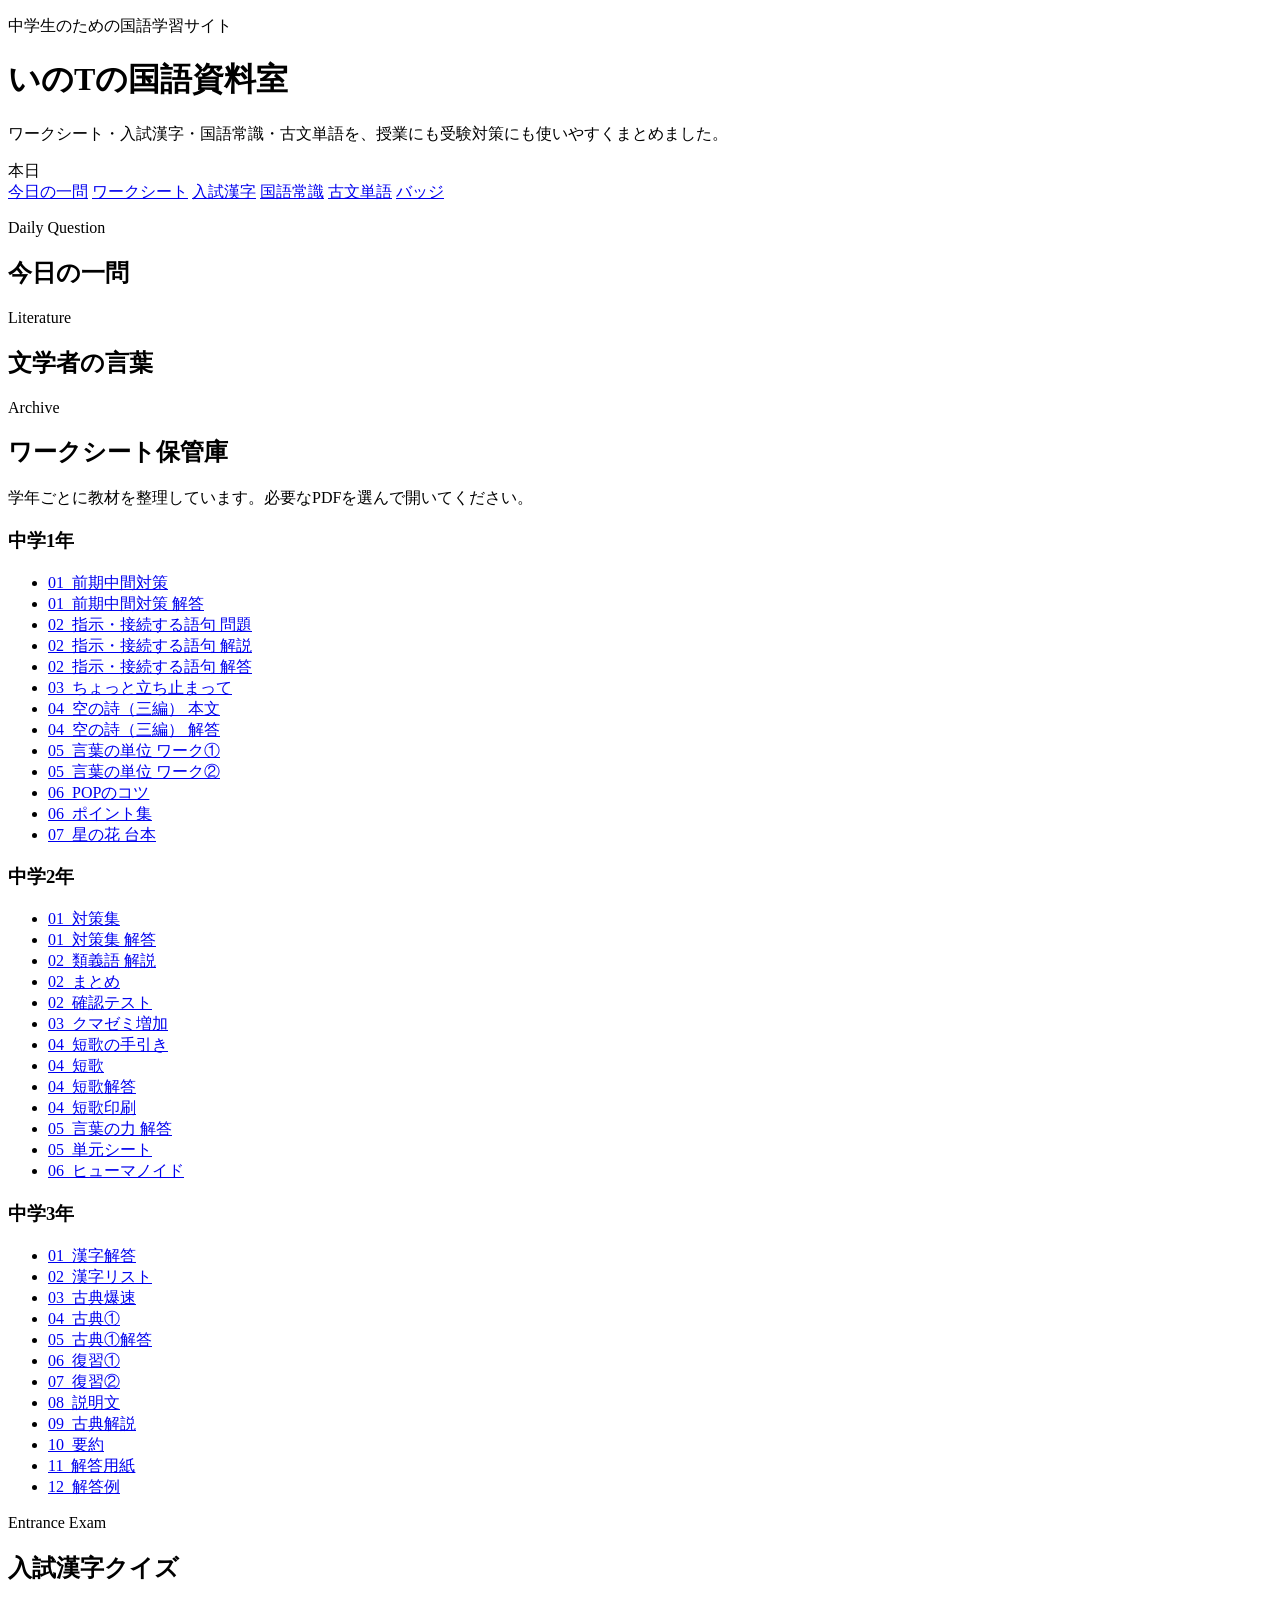
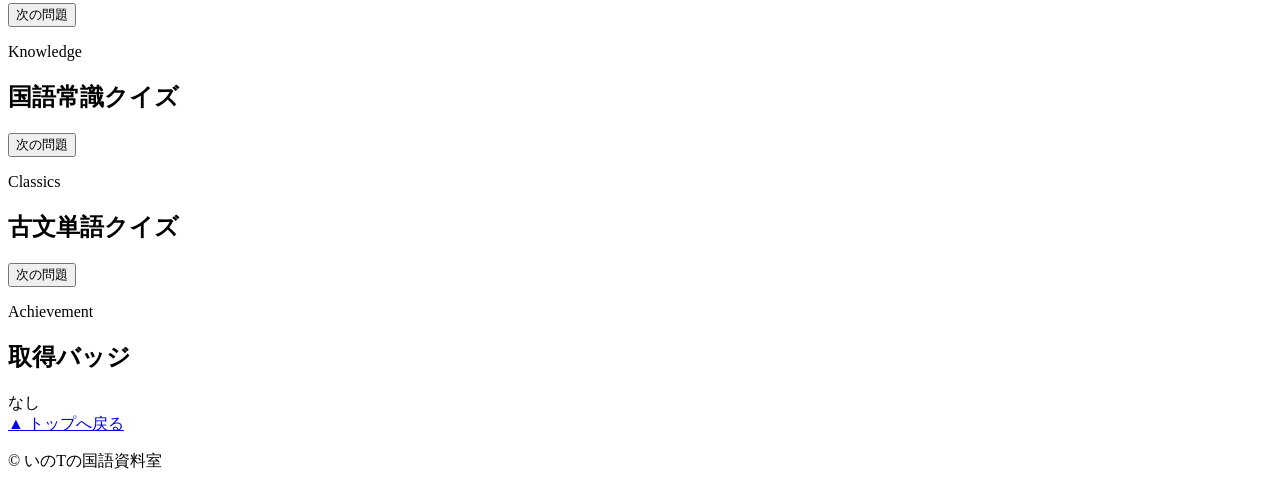
==== commit 5b578de3: "13" ====
--- a/index.html
+++ b/index.html
@@ -4,31 +4,31 @@
 <meta charset="UTF-8">
 <meta name="viewport" content="width=device-width,initial-scale=1">
 <title>いのTの国語資料室</title>
-
 <meta name="description" content="中学生向け国語学習サイト。ワークシート、入試漢字、国語常識クイズ、古文単語など、授業や受験対策に使える無料教材サイト。">
-
+<link rel="preconnect" href="https://fonts.googleapis.com">
+<link rel="preconnect" href="https://fonts.gstatic.com" crossorigin>
+<link href="https://fonts.googleapis.com/css2?family=Noto+Sans+JP:wght@400;500;700&family=Shippori+Mincho:wght@400;600;700&display=swap" rel="stylesheet">
 <link rel="stylesheet" href="style.css">
-<link href="https://fonts.googleapis.com/css2?family=Shippori+Mincho:wght@400;600&display=swap" rel="stylesheet">
 </head>
 
 <body>
+<div id="stars" aria-hidden="true"></div>
+<div id="petals" aria-hidden="true"></div>
 
-<div id="stars"></div>
-<div id="petals"></div>
-
-<header>
+<header class="hero">
+<div class="heroInner">
+<p class="eyebrow">中学生のための国語学習サイト</p>
 <h1 id="title">いのTの国語資料室</h1>
-
 <p class="topDescription">
-このサイトは中学生向けの国語学習サイトです。<br>
-ワークシート・入試漢字・国語常識・古文単語などをまとめています。
+ワークシート・入試漢字・国語常識・古文単語を、授業にも受験対策にも使いやすくまとめました。
 </p>
 
-<div id="dateArea">
+<div id="dateArea" aria-label="今日の日付">
+<span class="dateLabel">本日</span>
 <span id="wareki"></span>
 </div>
 
-<nav id="mainNav">
+<nav id="mainNav" aria-label="メインメニュー">
 <a href="#daily">今日の一問</a>
 <a href="#worksheets">ワークシート</a>
 <a href="#kanjiQuiz">入試漢字</a>
@@ -36,25 +36,30 @@
 <a href="#kobunQuiz">古文単語</a>
 <a href="#badge">バッジ</a>
 </nav>
+</div>
 </header>
 
 <main>
-
-<section id="daily" class="fade">
-<h2>◆ 今日の一問 ◆</h2>
-<div id="dailyQuestion"></div>
+<section id="daily" class="fade featureGrid" aria-labelledby="dailyTitle">
+<div>
+<p class="sectionKicker">Daily Question</p>
+<h2 id="dailyTitle">今日の一問</h2>
+</div>
+<div id="dailyQuestion" class="questionCard"></div>
 </section>
 
-<section id="quote" class="fade">
-<h2>◆ 文学者の言葉 ◆</h2>
-<div id="quoteBox"></div>
+<section id="quote" class="fade quoteSection" aria-labelledby="quoteTitle">
+<p class="sectionKicker">Literature</p>
+<h2 id="quoteTitle">文学者の言葉</h2>
+<div id="quoteBox" class="quoteBox"></div>
 </section>
 
-<section id="worksheets" class="fade">
-<h2>★ワークシート保管庫★</h2>
+<section id="worksheets" class="fade" aria-labelledby="worksheetsTitle">
+<p class="sectionKicker">Archive</p>
+<h2 id="worksheetsTitle">ワークシート保管庫</h2>
+<p class="sectionLead">学年ごとに教材を整理しています。必要なPDFを選んで開いてください。</p>
 
 <div class="scrollBox">
-
 <div class="gradeBox">
 <h3>中学1年</h3>
 <ul>
@@ -110,42 +115,47 @@
 <li><a href="grade3/12_Summarization_Practice_Answer_Sample.pdf">12_解答例</a></li>
 </ul>
 </div>
-
 </div>
 </section>
 
-<section id="kanjiQuiz" class="fade">
-<h2>入試漢字クイズ</h2>
-<div id="kanjiQuestion"></div>
-<div id="kanjiChoices"></div>
-<div id="kanjiResult"></div>
-<button onclick="nextKanji()">次の問題</button>
+<section class="quizGrid">
+<article id="kanjiQuiz" class="fade quizPanel" aria-labelledby="kanjiTitle">
+<p class="sectionKicker">Entrance Exam</p>
+<h2 id="kanjiTitle">入試漢字クイズ</h2>
+<div id="kanjiQuestion" class="quizQuestion"></div>
+<div id="kanjiChoices" class="choices"></div>
+<div id="kanjiResult" class="result" aria-live="polite"></div>
+<button type="button" onclick="nextKanji()">次の問題</button>
+</article>
+
+<article id="kokugoQuiz" class="fade quizPanel" aria-labelledby="kokugoTitle">
+<p class="sectionKicker">Knowledge</p>
+<h2 id="kokugoTitle">国語常識クイズ</h2>
+<div id="quiz" class="quizQuestion"></div>
+<div id="choices" class="choices"></div>
+<div id="result" class="result" aria-live="polite"></div>
+<button type="button" onclick="nextQuestion()">次の問題</button>
+</article>
+
+<article id="kobunQuiz" class="fade quizPanel" aria-labelledby="kobunTitle">
+<p class="sectionKicker">Classics</p>
+<h2 id="kobunTitle">古文単語クイズ</h2>
+<div id="kobunQ" class="quizQuestion"></div>
+<div id="kobunChoices" class="choices"></div>
+<div id="kobunResult" class="result" aria-live="polite"></div>
+<button type="button" onclick="nextKobun()">次の問題</button>
+</article>
 </section>
 
-<section id="kokugoQuiz" class="fade">
-<h2>国語常識クイズ</h2>
-<div id="quiz"></div>
-<div id="choices"></div>
-<div id="result"></div>
-<button onclick="nextQuestion()">次の問題</button>
-</section>
-
-<section id="kobunQuiz" class="fade">
-<h2>古文単語クイズ</h2>
-<div id="kobunQ"></div>
-<div id="kobunChoices"></div>
-<button onclick="nextKobun()">次の問題</button>
-</section>
-
-<section id="badge" class="fade">
-<h2>取得バッジ</h2>
+<section id="badge" class="fade badgeSection" aria-labelledby="badgeTitle">
+<p class="sectionKicker">Achievement</p>
+<h2 id="badgeTitle">取得バッジ</h2>
 <div id="badgeArea">なし</div>
 </section>
 
 <div class="topButton">
 <a href="#title">▲ トップへ戻る</a>
 </div>
-
 </main>
 
 <footer>
--- a/style.css
+++ b/style.css
@@ -1,114 +1,99 @@
-body{
-margin:0;
-background:#0b0b0f;
-font-family:'Shippori Mincho',serif;
-color:#e8e4da;
+const formatter = new Intl.DateTimeFormat(
+  "ja-JP-u-ca-japanese",
+  { era:"long", year:"numeric", month:"numeric", day:"numeric", weekday:"long" }
+);
+
+document.getElementById("wareki").textContent = formatter.format(new Date());
+
+const dailyQ = [
+  ["徒然草の作者は？","吉田兼好"],
+  ["枕草子の作者は？","清少納言"],
+  ["俳句の音数は？","5-7-5"],
+  ["奥の細道の作者は？","松尾芭蕉"],
+  ["竹取物語の主人公は？","かぐや姫"],
+  ["『走れメロス』の作者は？","太宰治"]
+];
+
+const quotes = [
+  "学ぶとは、言葉で世界を少し明るく見ること。",
+  "読む力は、考える力の入口である。",
+  "一語を選ぶことは、一つの景色を選ぶこと。",
+  "古典は、昔の人から届いた長い手紙である。"
+];
+
+const kanji = [
+  ["とうそつ","統率"],
+  ["しんちょう","慎重"],
+  ["たいしょう","対象"],
+  ["けんとう","検討"],
+  ["しょうさい","詳細"],
+  ["はあく","把握"],
+  ["かくしん","確信"],
+  ["ていあん","提案"]
+];
+
+const kokugoQuestions = [
+  {
+    question:"物語の出来事が起こる時間や場所のことを何という？",
+    answer:"設定",
+    choices:["設定","主題","比喩"]
+  },
+  {
+    question:"『白い雲のようだ』のように、たとえる言い方は？",
+    answer:"直喩",
+    choices:["直喩","倒置","反復"]
+  },
+  {
+    question:"文章全体を通して筆者が最も伝えたいことは？",
+    answer:"要旨",
+    choices:["要旨","段落","接続語"]
+  },
+  {
+    question:"反対の意味をもつ語の組み合わせは？",
+    answer:"対義語",
+    choices:["対義語","類義語","多義語"]
+  }
+];
+
+const kobunWords = [
+  {
+    question:"『いと』の意味は？",
+    answer:"とても",
+    choices:["とても","少し","すぐに"]
+  },
+  {
+    question:"『をかし』の意味は？",
+    answer:"趣がある",
+    choices:["趣がある","悲しい","眠い"]
+  },
+  {
+    question:"『あはれ』の意味は？",
+    answer:"しみじみとした趣",
+    choices:["しみじみとした趣","速い","正しい"]
+  },
+  {
+    question:"『ありがたし』の意味は？",
+    answer:"めったにない",
+    choices:["めったにない","ありがとう","簡単だ"]
+  }
+];
+
+let k = 0;
+let q = 0;
+let b = 0;
+const badgeSet = new Set();
+
+function pickDaily(){
+  const dq = dailyQ[Math.floor(Math.random() * dailyQ.length)];
+  document.getElementById("dailyQuestion").innerHTML =
+    `<span>${dq[0]}</span><span class="answerLine">答え：${dq[1]}</span>`;
 }
 
-/* 星 */
-#stars{
-position:fixed;
-width:100%;
-height:100%;
-background:url("https://www.transparenttextures.com/patterns/stardust.png");
-opacity:0.3;
-z-index:-3;
+function pickQuote(){
+  document.getElementById("quoteBox").textContent =
+    quotes[Math.floor(Math.random() * quotes.length)];
 }
 
-/* タイトル */
-#title{
-text-align:center;
-font-size:48px;
-margin-top:40px;
-color:#e8d6a0;
-text-shadow:0 0 15px gold;
+function shuffle(items){
+  return [...items].sort(() => Math.random() - 0.5);
 }
-
-.topDescription{
-text-align:center;
-max-width:700px;
-margin:20px auto;
-line-height:1.8;
-}
-
-/* ナビ */
-#mainNav{
-text-align:center;
-margin:30px;
-}
-
-#mainNav a{
-margin:10px;
-padding:12px 20px;
-background:#14141c;
-border:1px solid #c8a95a;
-border-radius:8px;
-color:#e8d6a0;
-text-decoration:none;
-}
-
-/* セクション */
-main{
-max-width:1100px;
-margin:auto;
-padding:20px;
-}
-
-h2{
-text-align:center;
-margin-top:60px;
-color:#e8d6a0;
-}
-
-/* ワークシート */
-.scrollBox{
-display:flex;
-gap:20px;
-flex-wrap:wrap;
-justify-content:center;
-}
-
-.gradeBox{
-background:#f5e6c8;
-color:#000;
-padding:20px;
-border-radius:10px;
-width:260px;
-box-shadow:0 10px 20px rgba(0,0,0,0.5);
-}
-
-/* クイズ */
-.choice{
-padding:14px;
-margin:10px auto;
-border:1px solid #444;
-cursor:pointer;
-text-align:center;
-max-width:300px;
-border-radius:8px;
-background:#1e1e27;
-}
-
-button{
-background:#8c1c13;
-border:none;
-color:white;
-padding:10px 20px;
-cursor:pointer;
-display:block;
-margin:20px auto;
-}
-
-/* フェード */
-.fade{
-opacity:0;
-transform:translateY(40px);
-transition:1s;
-}
-
-/* フッター */
-footer{
-text-align:center;
-padding:30px;
-color:#888;
-}
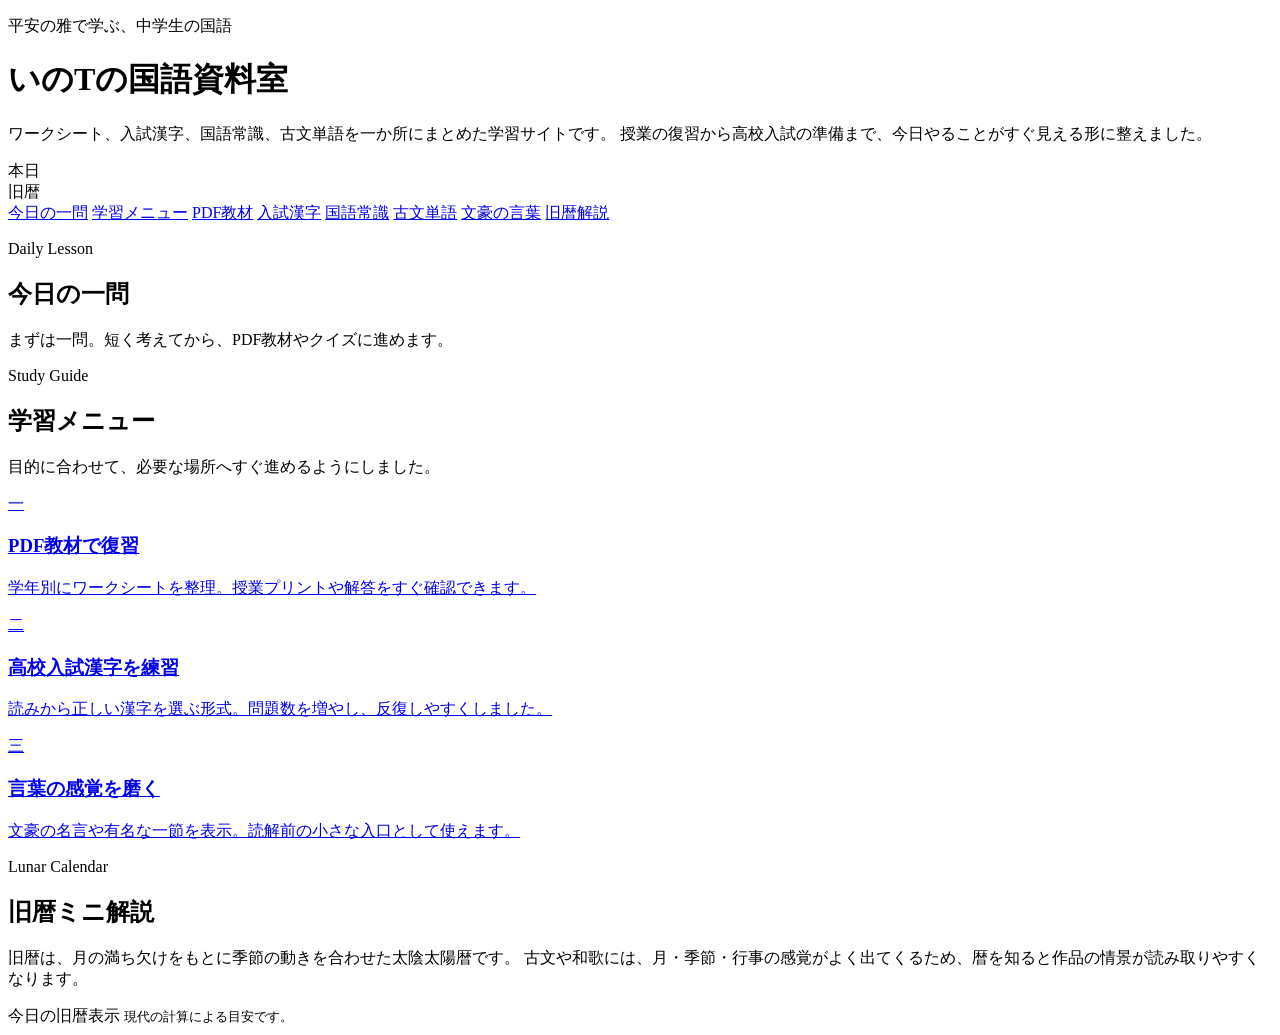
==== commit e81266cb: "14" ====
--- a/index.html
+++ b/index.html
@@ -7,161 +7,94 @@
 <meta name="description" content="中学生向け国語学習サイト。ワークシート、入試漢字、国語常識クイズ、古文単語など、授業や受験対策に使える無料教材サイト。">
 <link rel="preconnect" href="https://fonts.googleapis.com">
 <link rel="preconnect" href="https://fonts.gstatic.com" crossorigin>
-<link href="https://fonts.googleapis.com/css2?family=Noto+Sans+JP:wght@400;500;700&family=Shippori+Mincho:wght@400;600;700&display=swap" rel="stylesheet">
+<link href="https://fonts.googleapis.com/css2?family=Noto+Sans+JP:wght@400;500;700;900&family=Shippori+Mincho:wght@400;600;700&display=swap" rel="stylesheet">
 <link rel="stylesheet" href="style.css">
 </head>
 
 <body>
-<div id="stars" aria-hidden="true"></div>
+<div id="skyPattern" aria-hidden="true"></div>
+<div id="floatingObjects" aria-hidden="true"></div>
 <div id="petals" aria-hidden="true"></div>
 
 <header class="hero">
+<div class="moonObject" aria-hidden="true"></div>
 <div class="heroInner">
-<p class="eyebrow">中学生のための国語学習サイト</p>
+<p class="eyebrow">平安の雅で学ぶ、中学生の国語</p>
 <h1 id="title">いのTの国語資料室</h1>
 <p class="topDescription">
-ワークシート・入試漢字・国語常識・古文単語を、授業にも受験対策にも使いやすくまとめました。
+ワークシート、入試漢字、国語常識、古文単語を一か所にまとめた学習サイトです。
+授業の復習から高校入試の準備まで、今日やることがすぐ見える形に整えました。
 </p>
 
-<div id="dateArea" aria-label="今日の日付">
+<div class="dateRibbon" aria-label="今日の日付と旧暦">
+<div>
 <span class="dateLabel">本日</span>
 <span id="wareki"></span>
+</div>
+<div>
+<span class="dateLabel">旧暦</span>
+<span id="kyureki"></span>
+</div>
 </div>
 
 <nav id="mainNav" aria-label="メインメニュー">
 <a href="#daily">今日の一問</a>
-<a href="#worksheets">ワークシート</a>
+<a href="#guide">学習メニュー</a>
+<a href="#worksheets">PDF教材</a>
 <a href="#kanjiQuiz">入試漢字</a>
 <a href="#kokugoQuiz">国語常識</a>
 <a href="#kobunQuiz">古文単語</a>
-<a href="#badge">バッジ</a>
+<a href="#quote">文豪の言葉</a>
+<a href="#calendar">旧暦解説</a>
 </nav>
 </div>
 </header>
 
 <main>
-<section id="daily" class="fade featureGrid" aria-labelledby="dailyTitle">
-<div>
-<p class="sectionKicker">Daily Question</p>
+<section id="daily" class="fade dailyPanel" aria-labelledby="dailyTitle">
+<div class="sectionHead">
+<p class="sectionKicker">Daily Lesson</p>
 <h2 id="dailyTitle">今日の一問</h2>
+<p>まずは一問。短く考えてから、PDF教材やクイズに進めます。</p>
 </div>
 <div id="dailyQuestion" class="questionCard"></div>
 </section>
 
-<section id="quote" class="fade quoteSection" aria-labelledby="quoteTitle">
-<p class="sectionKicker">Literature</p>
-<h2 id="quoteTitle">文学者の言葉</h2>
-<div id="quoteBox" class="quoteBox"></div>
-</section>
-
-<section id="worksheets" class="fade" aria-labelledby="worksheetsTitle">
-<p class="sectionKicker">Archive</p>
-<h2 id="worksheetsTitle">ワークシート保管庫</h2>
-<p class="sectionLead">学年ごとに教材を整理しています。必要なPDFを選んで開いてください。</p>
-
-<div class="scrollBox">
-<div class="gradeBox">
-<h3>中学1年</h3>
-<ul>
-<li><a href="grade1/01_Midterm_Preparation.pdf">01_前期中間対策</a></li>
-<li><a href="grade1/01_Midterm_Preparation_Answers.pdf">01_前期中間対策 解答</a></li>
-<li><a href="grade1/02_Instructions_and_Connective_Words_Questions.pdf">02_指示・接続する語句 問題</a></li>
-<li><a href="grade1/02_Instructions_and_Connective_Words_Explanation.pdf">02_指示・接続する語句 解説</a></li>
-<li><a href="grade1/02_Instructions_and_Connective_Words_Answers.pdf">02_指示・接続する語句 解答</a></li>
-<li><a href="grade1/03_Stop_and_Think.pdf">03_ちょっと立ち止まって</a></li>
-<li><a href="grade1/04_Poems_of_the_Sky_Three_Texts.pdf">04_空の詩（三編） 本文</a></li>
-<li><a href="grade1/05_Poems_of_the_Sky_Three_Texts_Answers.pdf">04_空の詩（三編） 解答</a></li>
-<li><a href="grade1/06_Units_of_Words_1.pdf">05_言葉の単位 ワーク①</a></li>
-<li><a href="grade1/06_Units_of_Words_2.pdf">05_言葉の単位 ワーク②</a></li>
-<li><a href="grade1/07_To_the_Brothers_Who_Could_Not_Grow_Up.pdf">06_POPのコツ</a></li>
-<li><a href="grade1/07_To_the_Brothers_Who_Could_Not_Grow_Up_Key_Points.pdf">06_ポイント集</a></li>
-<li><a href="grade1/08_When_Star_Flowers_Fall_Script.pdf">07_星の花 台本</a></li>
-</ul>
+<section id="guide" class="fade" aria-labelledby="guideTitle">
+<div class="sectionHead center">
+<p class="sectionKicker">Study Guide</p>
+<h2 id="guideTitle">学習メニュー</h2>
+<p>目的に合わせて、必要な場所へすぐ進めるようにしました。</p>
 </div>
-
-<div class="gradeBox">
-<h3>中学2年</h3>
-<ul>
-<li><a href="grade2/01_Match_Collection.pdf">01_対策集</a></li>
-<li><a href="grade2/01_Match_Collection_Answers.pdf">01_対策集 解答</a></li>
-<li><a href="grade2/02_Synonyms_Antonyms_Polysemy_Commentary.pdf">02_類義語 解説</a></li>
-<li><a href="grade2/02_Synonyms_Antonyms_Summary.pdf">02_まとめ</a></li>
-<li><a href="grade2/02_Synonyms_Check_Test.pdf">02_確認テスト</a></li>
-<li><a href="grade2/03_Searching_Causes_of_Cicada_Increase.pdf">03_クマゼミ増加</a></li>
-<li><a href="grade2/04_Guide_to_Tanka_Poetry.pdf">04_短歌の手引き</a></li>
-<li><a href="grade2/04_Tanka_Poetry.pdf">04_短歌</a></li>
-<li><a href="grade2/04_Tanka_Techniques_1-3_Answers_All.pdf">04_短歌解答</a></li>
-<li><a href="grade2/04_Tanka_Techniques_1-3_Print_All.pdf">04_短歌印刷</a></li>
-<li><a href="grade2/05_Power_of_Words_Answers.pdf">05_言葉の力 解答</a></li>
-<li><a href="grade2/05_Power_of_Words_Unit_Sheet.pdf">05_単元シート</a></li>
-<li><a href="grade2/06_Humanoid_Script.pdf">06_ヒューマノイド</a></li>
-</ul>
-</div>
-
-<div class="gradeBox">
-<h3>中学3年</h3>
-<ul>
-<li><a href="grade3/01_Public_HS_Entrance_Exam_Kanji_Answers.pdf">01_漢字解答</a></li>
-<li><a href="grade3/02_Public_HS_Entrance_Exam_Kanji_List.pdf">02_漢字リスト</a></li>
-<li><a href="grade3/03_Fast_Reading_Tips_for_Classics.pdf">03_古典爆速</a></li>
-<li><a href="grade3/04_Classics_Part1.pdf">04_古典①</a></li>
-<li><a href="grade3/05_Classics_Part1_Answers.pdf">05_古典①解答</a></li>
-<li><a href="grade3/06_Japanese_Review_Print1.pdf">06_復習①</a></li>
-<li><a href="grade3/07_Japanese_Review_Print2.pdf">07_復習②</a></li>
-<li><a href="grade3/08_Expository_Writing_Vol1_Commentary.pdf">08_説明文</a></li>
-<li><a href="grade3/09_Classics_Vol2_Commentary.pdf">09_古典解説</a></li>
-<li><a href="grade3/10_Summarization_Practice_Questions_and_Key.pdf">10_要約</a></li>
-<li><a href="grade3/11_Summarization_Answer_Sheet.pdf">11_解答用紙</a></li>
-<li><a href="grade3/12_Summarization_Practice_Answer_Sample.pdf">12_解答例</a></li>
-</ul>
-</div>
+<div class="guideGrid">
+<a class="guideCard" href="#worksheets">
+<span class="guideNumber">一</span>
+<h3>PDF教材で復習</h3>
+<p>学年別にワークシートを整理。授業プリントや解答をすぐ確認できます。</p>
+</a>
+<a class="guideCard" href="#kanjiQuiz">
+<span class="guideNumber">二</span>
+<h3>高校入試漢字を練習</h3>
+<p>読みから正しい漢字を選ぶ形式。問題数を増やし、反復しやすくしました。</p>
+</a>
+<a class="guideCard" href="#quote">
+<span class="guideNumber">三</span>
+<h3>言葉の感覚を磨く</h3>
+<p>文豪の名言や有名な一節を表示。読解前の小さな入口として使えます。</p>
+</a>
 </div>
 </section>
 
-<section class="quizGrid">
-<article id="kanjiQuiz" class="fade quizPanel" aria-labelledby="kanjiTitle">
-<p class="sectionKicker">Entrance Exam</p>
-<h2 id="kanjiTitle">入試漢字クイズ</h2>
-<div id="kanjiQuestion" class="quizQuestion"></div>
-<div id="kanjiChoices" class="choices"></div>
-<div id="kanjiResult" class="result" aria-live="polite"></div>
-<button type="button" onclick="nextKanji()">次の問題</button>
-</article>
-
-<article id="kokugoQuiz" class="fade quizPanel" aria-labelledby="kokugoTitle">
-<p class="sectionKicker">Knowledge</p>
-<h2 id="kokugoTitle">国語常識クイズ</h2>
-<div id="quiz" class="quizQuestion"></div>
-<div id="choices" class="choices"></div>
-<div id="result" class="result" aria-live="polite"></div>
-<button type="button" onclick="nextQuestion()">次の問題</button>
-</article>
-
-<article id="kobunQuiz" class="fade quizPanel" aria-labelledby="kobunTitle">
-<p class="sectionKicker">Classics</p>
-<h2 id="kobunTitle">古文単語クイズ</h2>
-<div id="kobunQ" class="quizQuestion"></div>
-<div id="kobunChoices" class="choices"></div>
-<div id="kobunResult" class="result" aria-live="polite"></div>
-<button type="button" onclick="nextKobun()">次の問題</button>
-</article>
-</section>
-
-<section id="badge" class="fade badgeSection" aria-labelledby="badgeTitle">
-<p class="sectionKicker">Achievement</p>
-<h2 id="badgeTitle">取得バッジ</h2>
-<div id="badgeArea">なし</div>
-</section>
-
-<div class="topButton">
-<a href="#title">▲ トップへ戻る</a>
+<section id="calendar" class="fade calendarPanel" aria-labelledby="calendarTitle">
+<div>
+<p class="sectionKicker">Lunar Calendar</p>
+<h2 id="calendarTitle">旧暦ミニ解説</h2>
+<p>
+旧暦は、月の満ち欠けをもとに季節の動きを合わせた太陰太陽暦です。
+古文や和歌には、月・季節・行事の感覚がよく出てくるため、暦を知ると作品の情景が読み取りやすくなります。
+</p>
 </div>
-</main>
-
-<footer>
-<p>© いのTの国語資料室</p>
-</footer>
-
-<script src="script.js"></script>
-</body>
-</html>+<div class="calendarCard">
+<span>今日の旧暦表示</span>
+<strong id="kyurekiLarge"></strong>
+<small>現代の計算による目安です。</small>
--- a/style.css
+++ b/style.css
@@ -1,99 +1,100 @@
-const formatter = new Intl.DateTimeFormat(
+const warekiFormatter = new Intl.DateTimeFormat(
   "ja-JP-u-ca-japanese",
-  { era:"long", year:"numeric", month:"numeric", day:"numeric", weekday:"long" }
+  { era:"long", year:"numeric", month:"long", day:"numeric", weekday:"long" }
 );
 
-document.getElementById("wareki").textContent = formatter.format(new Date());
+const kyurekiFormatter = new Intl.DateTimeFormat(
+  "ja-JP-u-ca-chinese",
+  { year:"numeric", month:"long", day:"numeric" }
+);
+
+const today = new Date();
+const wareki = warekiFormatter.format(today);
+let kyureki = "";
+
+try{
+  kyureki = kyurekiFormatter.format(today);
+}catch(error){
+  kyureki = "表示に対応していません";
+}
+
+document.getElementById("wareki").textContent = wareki;
+document.getElementById("kyureki").textContent = kyureki;
+document.getElementById("kyurekiLarge").textContent = kyureki;
 
 const dailyQ = [
-  ["徒然草の作者は？","吉田兼好"],
-  ["枕草子の作者は？","清少納言"],
-  ["俳句の音数は？","5-7-5"],
-  ["奥の細道の作者は？","松尾芭蕉"],
-  ["竹取物語の主人公は？","かぐや姫"],
-  ["『走れメロス』の作者は？","太宰治"]
+  ["徒然草の作者は？","吉田兼好","随筆文学の代表作です。"],
+  ["枕草子の作者は？","清少納言","平安時代の感性を知る入口になります。"],
+  ["俳句の基本的な音数は？","5・7・5","季語が入ることも大切です。"],
+  ["奥の細道の作者は？","松尾芭蕉","俳諧紀行文として有名です。"],
+  ["竹取物語の主人公は？","かぐや姫","日本最古級の物語とされます。"],
+  ["『走れメロス』の作者は？","太宰治","友情と信頼が主題として読まれます。"],
+  ["『山月記』の主人公は？","李徴","人間の自尊心や不安を考える作品です。"],
+  ["短歌の基本的な音数は？","5・7・5・7・7","和歌の学習にもつながります。"]
 ];
 
-const quotes = [
-  "学ぶとは、言葉で世界を少し明るく見ること。",
-  "読む力は、考える力の入口である。",
-  "一語を選ぶことは、一つの景色を選ぶこと。",
-  "古典は、昔の人から届いた長い手紙である。"
+const literaryQuotes = [
+  {
+    text:"吾輩は猫である。名前はまだ無い。",
+    meta:"夏目漱石『吾輩は猫である』"
+  },
+  {
+    text:"山路を登りながら、こう考えた。",
+    meta:"夏目漱石『草枕』"
+  },
+  {
+    text:"メロスは激怒した。",
+    meta:"太宰治『走れメロス』"
+  },
+  {
+    text:"恥の多い生涯を送って来ました。",
+    meta:"太宰治『人間失格』"
+  },
+  {
+    text:"隴西の李徴は博学才穎、天宝の末年、若くして名を虎榜に連ねた。",
+    meta:"中島敦『山月記』"
+  },
+  {
+    text:"或日の暮方の事である。",
+    meta:"芥川龍之介『羅生門』"
+  },
+  {
+    text:"石炭をば早や積み果てつ。",
+    meta:"森鴎外『舞姫』"
+  },
+  {
+    text:"やまなし、やまなし、やまなし。",
+    meta:"宮沢賢治『やまなし』"
+  },
+  {
+    text:"春はあけぼの。",
+    meta:"清少納言『枕草子』"
+  },
+  {
+    text:"つれづれなるままに、日暮らし、硯にむかひて。",
+    meta:"吉田兼好『徒然草』"
+  }
 ];
 
 const kanji = [
-  ["とうそつ","統率"],
+  ["あっとう","圧倒"],
+  ["いじ","維持"],
+  ["いよく","意欲"],
+  ["えんかつ","円滑"],
+  ["おうぼ","応募"],
+  ["かいしゃく","解釈"],
+  ["かくじゅう","拡充"],
+  ["かんけつ","簡潔"],
+  ["かんよう","寛容"],
+  ["きょうちょう","協調"],
+  ["けいしょう","継承"],
+  ["けんとう","検討"],
+  ["こうけん","貢献"],
+  ["さくげん","削減"],
+  ["しさく","施策"],
   ["しんちょう","慎重"],
+  ["すいこう","推敲"],
+  ["せいみつ","精密"],
   ["たいしょう","対象"],
-  ["けんとう","検討"],
-  ["しょうさい","詳細"],
-  ["はあく","把握"],
-  ["かくしん","確信"],
-  ["ていあん","提案"]
-];
-
-const kokugoQuestions = [
-  {
-    question:"物語の出来事が起こる時間や場所のことを何という？",
-    answer:"設定",
-    choices:["設定","主題","比喩"]
-  },
-  {
-    question:"『白い雲のようだ』のように、たとえる言い方は？",
-    answer:"直喩",
-    choices:["直喩","倒置","反復"]
-  },
-  {
-    question:"文章全体を通して筆者が最も伝えたいことは？",
-    answer:"要旨",
-    choices:["要旨","段落","接続語"]
-  },
-  {
-    question:"反対の意味をもつ語の組み合わせは？",
-    answer:"対義語",
-    choices:["対義語","類義語","多義語"]
-  }
-];
-
-const kobunWords = [
-  {
-    question:"『いと』の意味は？",
-    answer:"とても",
-    choices:["とても","少し","すぐに"]
-  },
-  {
-    question:"『をかし』の意味は？",
-    answer:"趣がある",
-    choices:["趣がある","悲しい","眠い"]
-  },
-  {
-    question:"『あはれ』の意味は？",
-    answer:"しみじみとした趣",
-    choices:["しみじみとした趣","速い","正しい"]
-  },
-  {
-    question:"『ありがたし』の意味は？",
-    answer:"めったにない",
-    choices:["めったにない","ありがとう","簡単だ"]
-  }
-];
-
-let k = 0;
-let q = 0;
-let b = 0;
-const badgeSet = new Set();
-
-function pickDaily(){
-  const dq = dailyQ[Math.floor(Math.random() * dailyQ.length)];
-  document.getElementById("dailyQuestion").innerHTML =
-    `<span>${dq[0]}</span><span class="answerLine">答え：${dq[1]}</span>`;
-}
-
-function pickQuote(){
-  document.getElementById("quoteBox").textContent =
-    quotes[Math.floor(Math.random() * quotes.length)];
-}
-
-function shuffle(items){
-  return [...items].sort(() => Math.random() - 0.5);
-}
+  ["たんてき","端的"],
+  ["ちゅうしょう","抽象"],
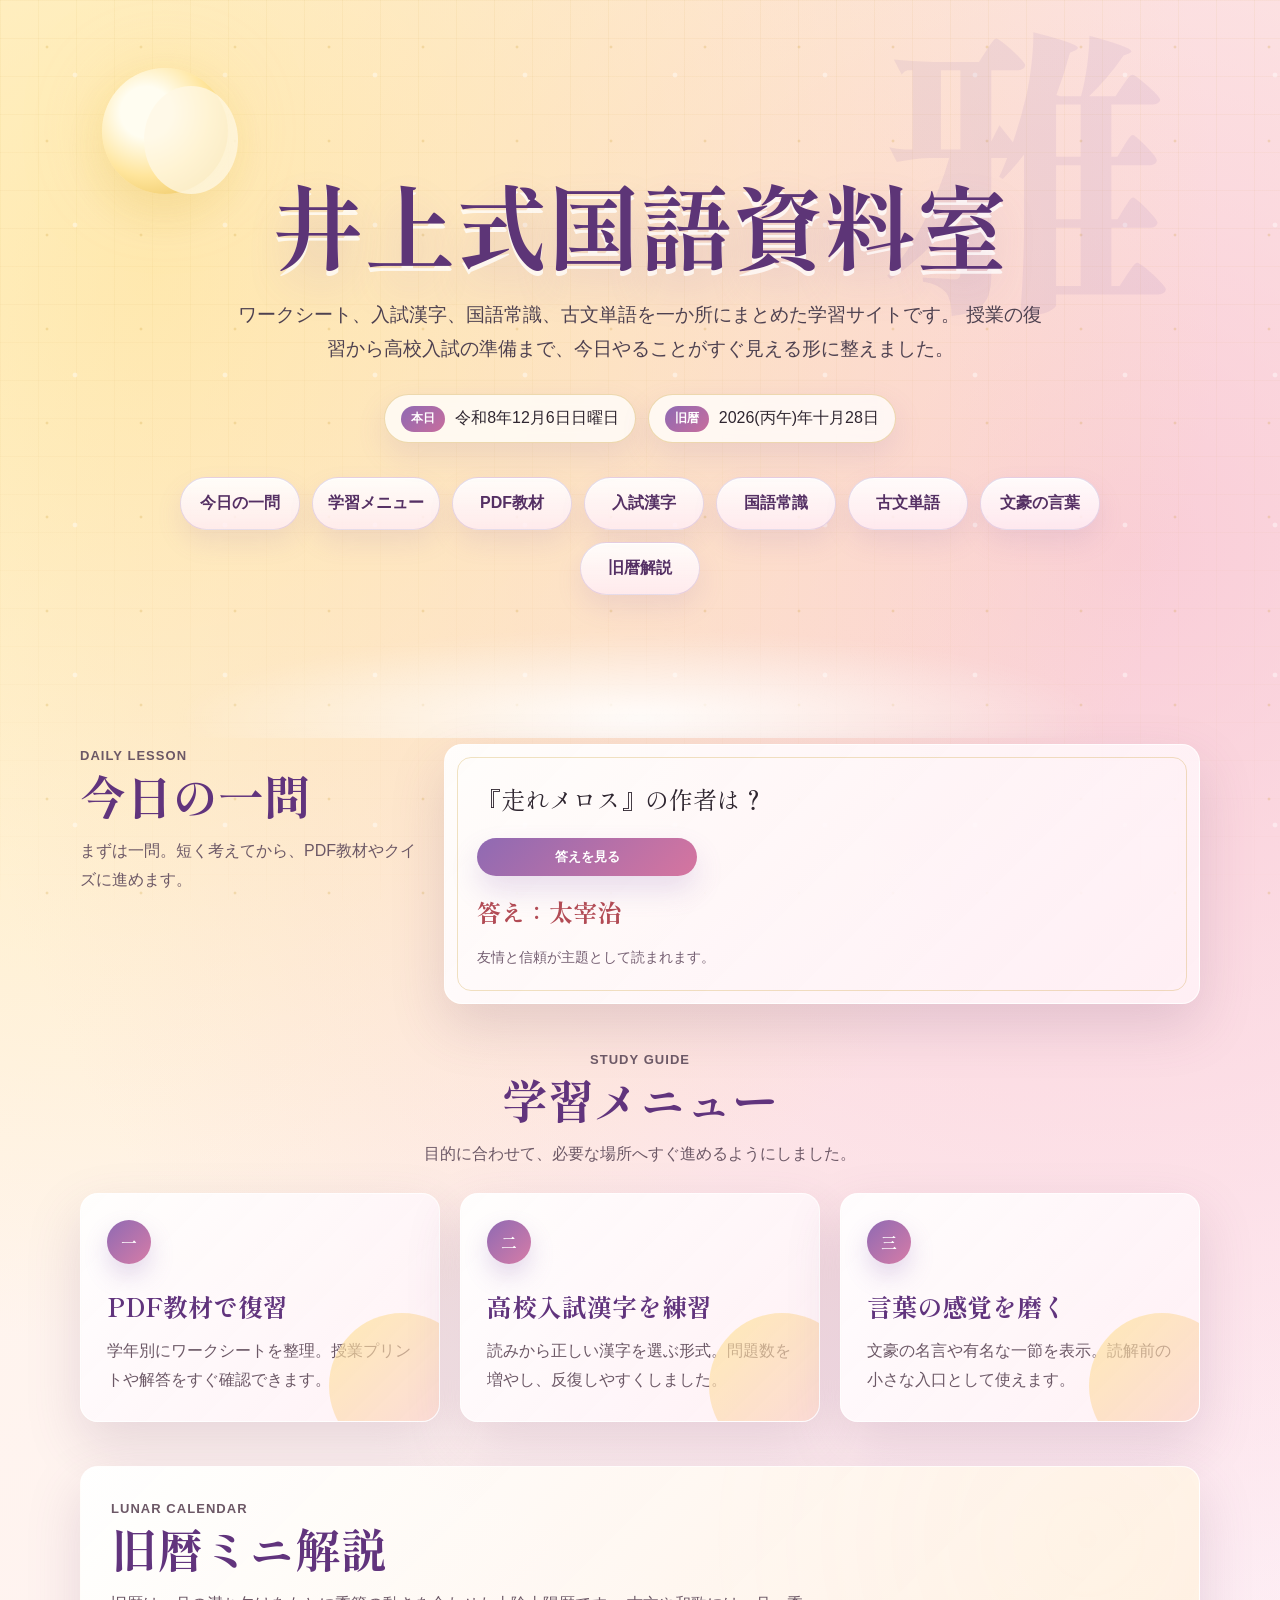
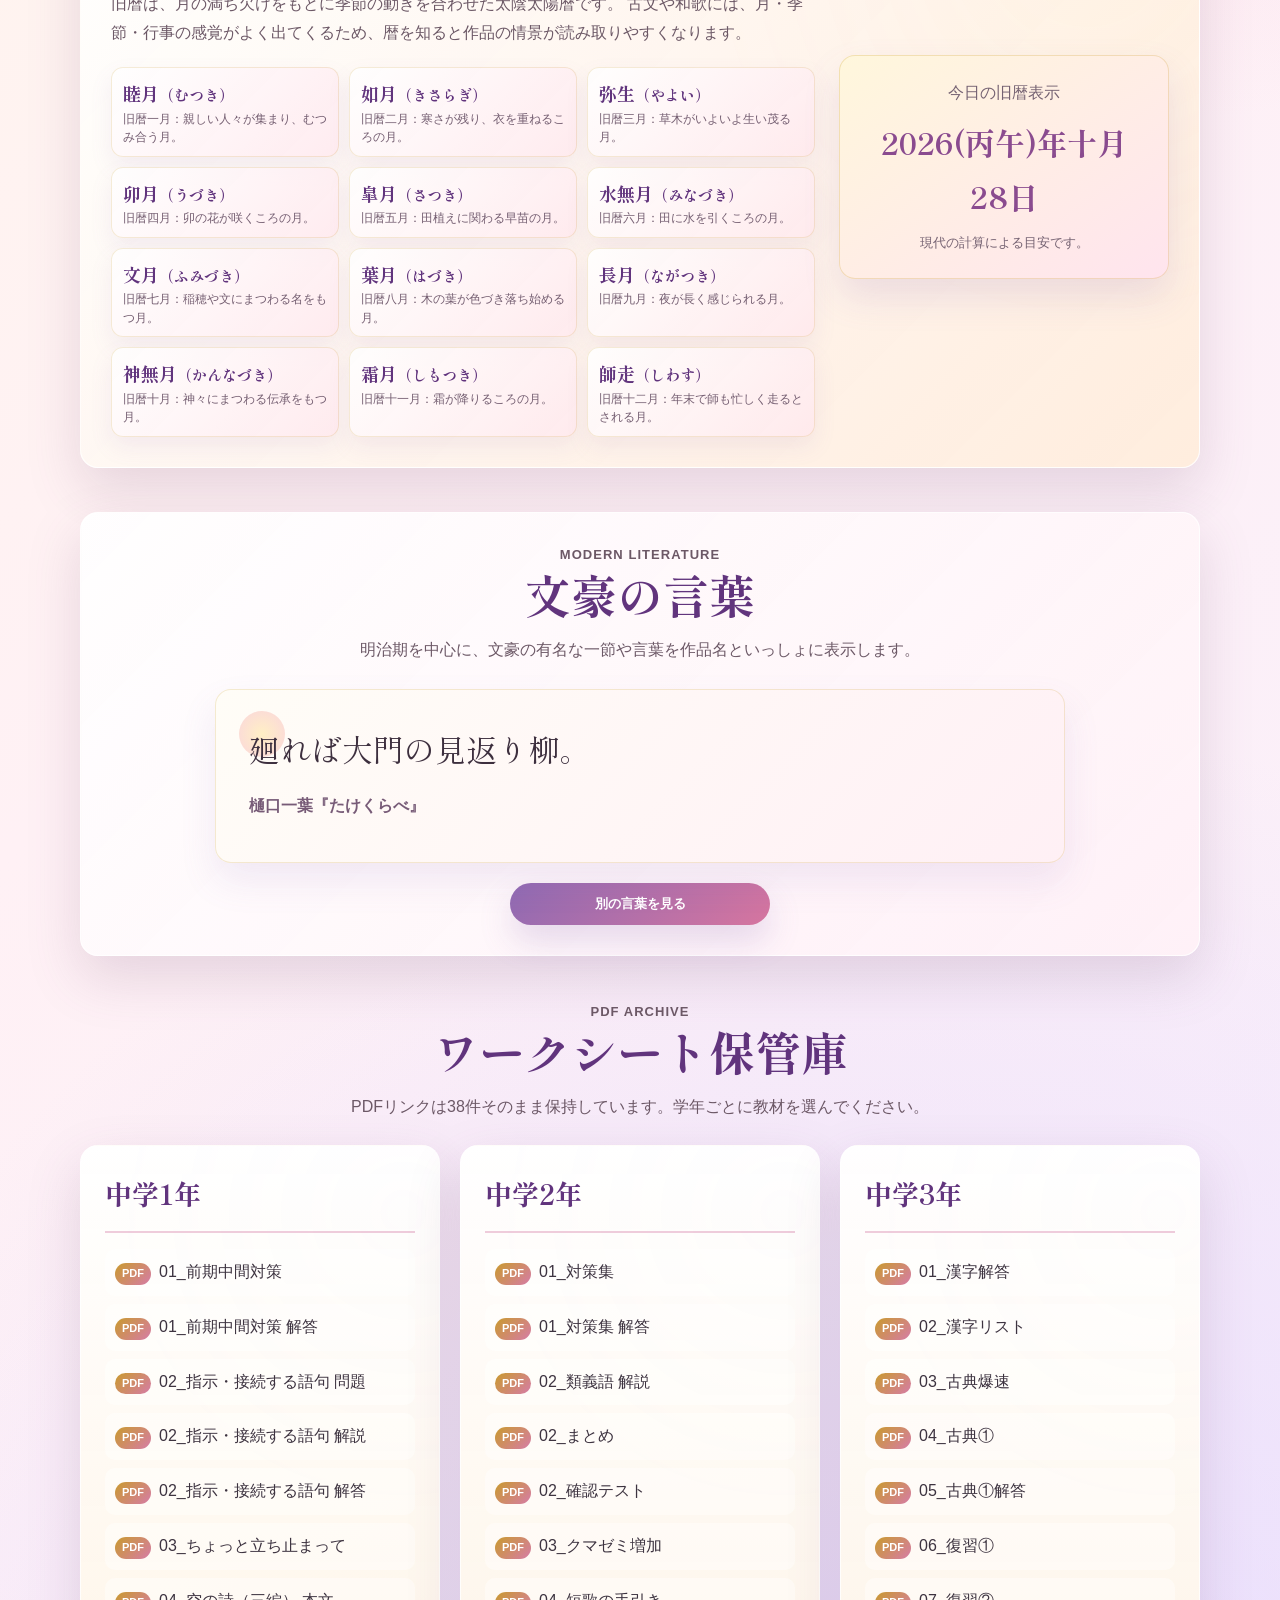
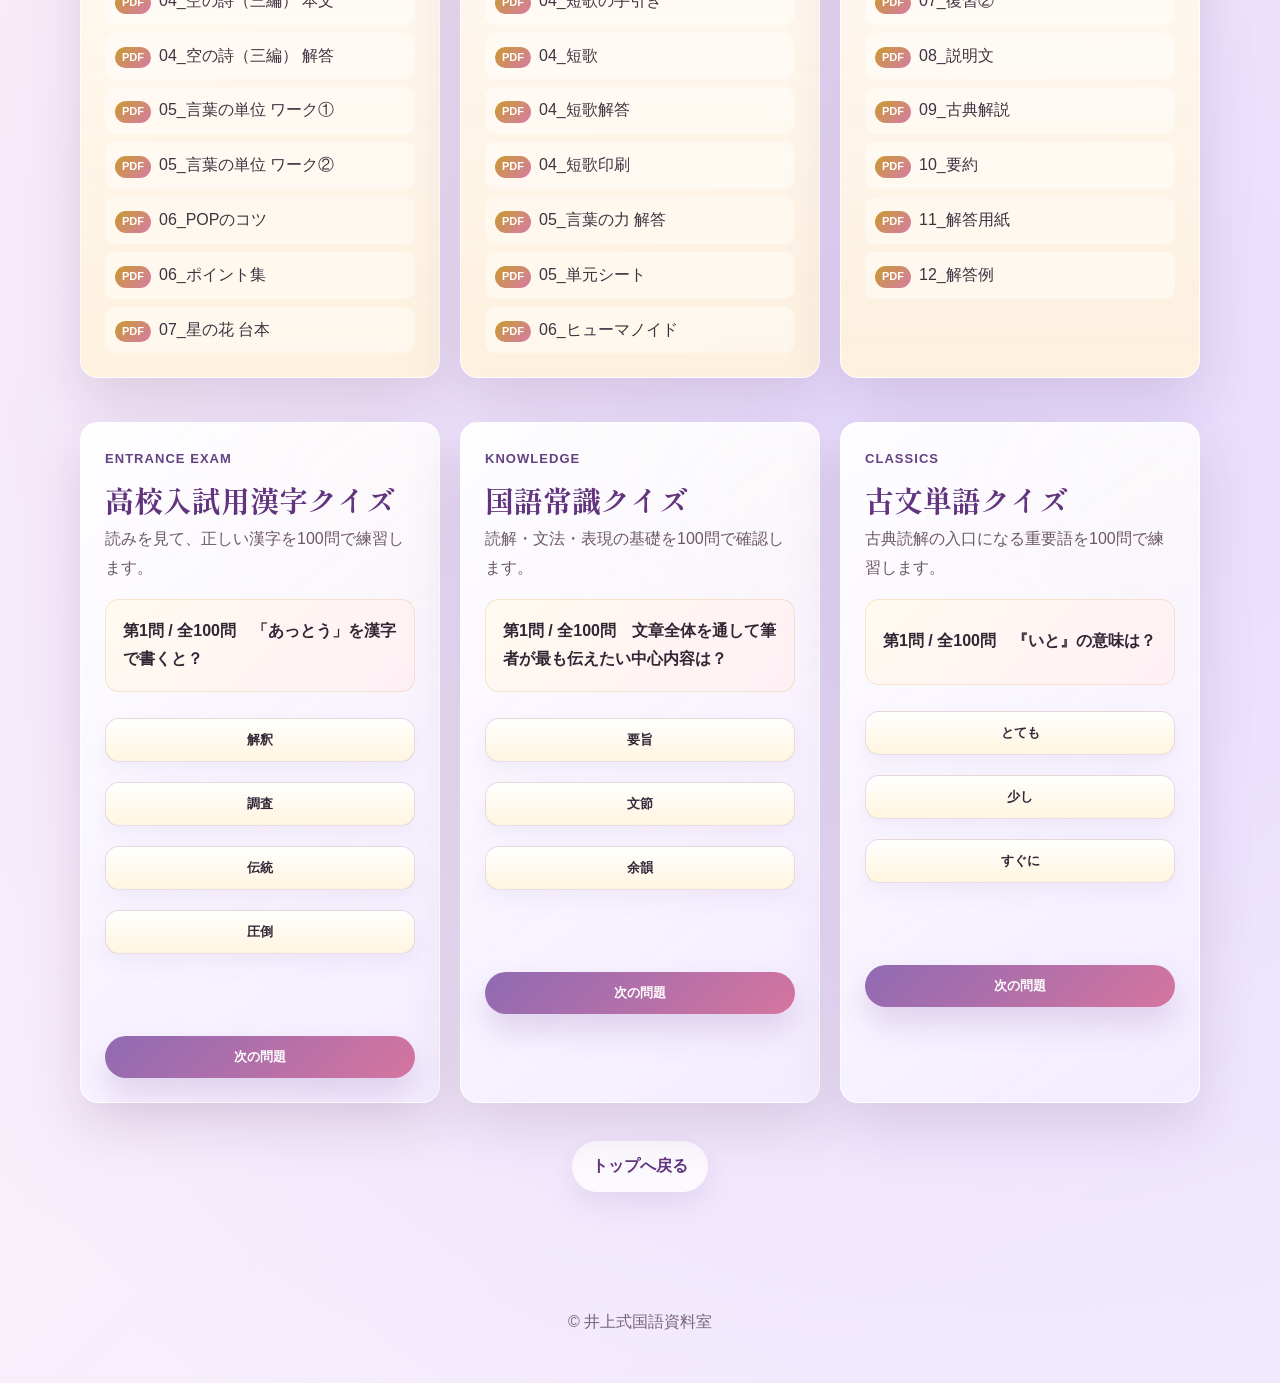
==== commit 3e45de66: "15" ====
--- a/index.html
+++ b/index.html
@@ -3,7 +3,7 @@
 <head>
 <meta charset="UTF-8">
 <meta name="viewport" content="width=device-width,initial-scale=1">
-<title>いのTの国語資料室</title>
+<title>井上式国語資料室</title>
 <meta name="description" content="中学生向け国語学習サイト。ワークシート、入試漢字、国語常識クイズ、古文単語など、授業や受験対策に使える無料教材サイト。">
 <link rel="preconnect" href="https://fonts.googleapis.com">
 <link rel="preconnect" href="https://fonts.gstatic.com" crossorigin>
@@ -19,8 +19,7 @@
 <header class="hero">
 <div class="moonObject" aria-hidden="true"></div>
 <div class="heroInner">
-<p class="eyebrow">平安の雅で学ぶ、中学生の国語</p>
-<h1 id="title">いのTの国語資料室</h1>
+<h1 id="title">井上式国語資料室</h1>
 <p class="topDescription">
 ワークシート、入試漢字、国語常識、古文単語を一か所にまとめた学習サイトです。
 授業の復習から高校入試の準備まで、今日やることがすぐ見える形に整えました。
@@ -93,8 +92,132 @@
 旧暦は、月の満ち欠けをもとに季節の動きを合わせた太陰太陽暦です。
 古文や和歌には、月・季節・行事の感覚がよく出てくるため、暦を知ると作品の情景が読み取りやすくなります。
 </p>
+<div id="monthNameList" class="monthNameList" aria-label="和風月名の解説"></div>
 </div>
 <div class="calendarCard">
 <span>今日の旧暦表示</span>
 <strong id="kyurekiLarge"></strong>
-<small>現代の計算による目安です。</small>+<small>現代の計算による目安です。</small>
+</div>
+</section>
+
+<section id="quote" class="fade quoteSection" aria-labelledby="quoteTitle">
+<div class="sectionHead center">
+<p class="sectionKicker">Modern Literature</p>
+<h2 id="quoteTitle">文豪の言葉</h2>
+<p>明治期を中心に、文豪の有名な一節や言葉を作品名といっしょに表示します。</p>
+</div>
+<div id="quoteBox" class="quoteBox"></div>
+<button class="subButton" type="button" id="quoteButton">別の言葉を見る</button>
+</section>
+
+<section id="worksheets" class="fade" aria-labelledby="worksheetsTitle">
+<div class="sectionHead center">
+<p class="sectionKicker">PDF Archive</p>
+<h2 id="worksheetsTitle">ワークシート保管庫</h2>
+<p>PDFリンクは38件そのまま保持しています。学年ごとに教材を選んでください。</p>
+</div>
+
+<div class="scrollBox">
+<div class="gradeBox">
+<h3>中学1年</h3>
+<ul>
+<li><a href="grade1/01_Midterm_Preparation.pdf">01_前期中間対策</a></li>
+<li><a href="grade1/01_Midterm_Preparation_Answers.pdf">01_前期中間対策 解答</a></li>
+<li><a href="grade1/02_Instructions_and_Connective_Words_Questions.pdf">02_指示・接続する語句 問題</a></li>
+<li><a href="grade1/02_Instructions_and_Connective_Words_Explanation.pdf">02_指示・接続する語句 解説</a></li>
+<li><a href="grade1/02_Instructions_and_Connective_Words_Answers.pdf">02_指示・接続する語句 解答</a></li>
+<li><a href="grade1/03_Stop_and_Think.pdf">03_ちょっと立ち止まって</a></li>
+<li><a href="grade1/04_Poems_of_the_Sky_Three_Texts.pdf">04_空の詩（三編） 本文</a></li>
+<li><a href="grade1/05_Poems_of_the_Sky_Three_Texts_Answers.pdf">04_空の詩（三編） 解答</a></li>
+<li><a href="grade1/06_Units_of_Words_1.pdf">05_言葉の単位 ワーク①</a></li>
+<li><a href="grade1/06_Units_of_Words_2.pdf">05_言葉の単位 ワーク②</a></li>
+<li><a href="grade1/07_To_the_Brothers_Who_Could_Not_Grow_Up.pdf">06_POPのコツ</a></li>
+<li><a href="grade1/07_To_the_Brothers_Who_Could_Not_Grow_Up_Key_Points.pdf">06_ポイント集</a></li>
+<li><a href="grade1/08_When_Star_Flowers_Fall_Script.pdf">07_星の花 台本</a></li>
+</ul>
+</div>
+
+<div class="gradeBox">
+<h3>中学2年</h3>
+<ul>
+<li><a href="grade2/01_Match_Collection.pdf">01_対策集</a></li>
+<li><a href="grade2/01_Match_Collection_Answers.pdf">01_対策集 解答</a></li>
+<li><a href="grade2/02_Synonyms_Antonyms_Polysemy_Commentary.pdf">02_類義語 解説</a></li>
+<li><a href="grade2/02_Synonyms_Antonyms_Summary.pdf">02_まとめ</a></li>
+<li><a href="grade2/02_Synonyms_Check_Test.pdf">02_確認テスト</a></li>
+<li><a href="grade2/03_Searching_Causes_of_Cicada_Increase.pdf">03_クマゼミ増加</a></li>
+<li><a href="grade2/04_Guide_to_Tanka_Poetry.pdf">04_短歌の手引き</a></li>
+<li><a href="grade2/04_Tanka_Poetry.pdf">04_短歌</a></li>
+<li><a href="grade2/04_Tanka_Techniques_1-3_Answers_All.pdf">04_短歌解答</a></li>
+<li><a href="grade2/04_Tanka_Techniques_1-3_Print_All.pdf">04_短歌印刷</a></li>
+<li><a href="grade2/05_Power_of_Words_Answers.pdf">05_言葉の力 解答</a></li>
+<li><a href="grade2/05_Power_of_Words_Unit_Sheet.pdf">05_単元シート</a></li>
+<li><a href="grade2/06_Humanoid_Script.pdf">06_ヒューマノイド</a></li>
+</ul>
+</div>
+
+<div class="gradeBox">
+<h3>中学3年</h3>
+<ul>
+<li><a href="grade3/01_Public_HS_Entrance_Exam_Kanji_Answers.pdf">01_漢字解答</a></li>
+<li><a href="grade3/02_Public_HS_Entrance_Exam_Kanji_List.pdf">02_漢字リスト</a></li>
+<li><a href="grade3/03_Fast_Reading_Tips_for_Classics.pdf">03_古典爆速</a></li>
+<li><a href="grade3/04_Classics_Part1.pdf">04_古典①</a></li>
+<li><a href="grade3/05_Classics_Part1_Answers.pdf">05_古典①解答</a></li>
+<li><a href="grade3/06_Japanese_Review_Print1.pdf">06_復習①</a></li>
+<li><a href="grade3/07_Japanese_Review_Print2.pdf">07_復習②</a></li>
+<li><a href="grade3/08_Expository_Writing_Vol1_Commentary.pdf">08_説明文</a></li>
+<li><a href="grade3/09_Classics_Vol2_Commentary.pdf">09_古典解説</a></li>
+<li><a href="grade3/10_Summarization_Practice_Questions_and_Key.pdf">10_要約</a></li>
+<li><a href="grade3/11_Summarization_Answer_Sheet.pdf">11_解答用紙</a></li>
+<li><a href="grade3/12_Summarization_Practice_Answer_Sample.pdf">12_解答例</a></li>
+</ul>
+</div>
+</div>
+</section>
+
+<section class="quizGrid" aria-label="クイズ">
+<article id="kanjiQuiz" class="fade quizPanel" aria-labelledby="kanjiTitle">
+<p class="sectionKicker">Entrance Exam</p>
+<h2 id="kanjiTitle">高校入試用漢字クイズ</h2>
+<p class="quizLead">読みを見て、正しい漢字を100問で練習します。</p>
+<div id="kanjiQuestion" class="quizQuestion"></div>
+<div id="kanjiChoices" class="choices"></div>
+<div id="kanjiResult" class="result" aria-live="polite"></div>
+<button type="button" onclick="nextKanji()">次の問題</button>
+</article>
+
+<article id="kokugoQuiz" class="fade quizPanel" aria-labelledby="kokugoTitle">
+<p class="sectionKicker">Knowledge</p>
+<h2 id="kokugoTitle">国語常識クイズ</h2>
+<p class="quizLead">読解・文法・表現の基礎を100問で確認します。</p>
+<div id="quiz" class="quizQuestion"></div>
+<div id="choices" class="choices"></div>
+<div id="result" class="result" aria-live="polite"></div>
+<button type="button" onclick="nextQuestion()">次の問題</button>
+</article>
+
+<article id="kobunQuiz" class="fade quizPanel" aria-labelledby="kobunTitle">
+<p class="sectionKicker">Classics</p>
+<h2 id="kobunTitle">古文単語クイズ</h2>
+<p class="quizLead">古典読解の入口になる重要語を100問で練習します。</p>
+<div id="kobunQ" class="quizQuestion"></div>
+<div id="kobunChoices" class="choices"></div>
+<div id="kobunResult" class="result" aria-live="polite"></div>
+<button type="button" onclick="nextKobun()">次の問題</button>
+</article>
+</section>
+
+<div class="topButton">
+<a href="#title">トップへ戻る</a>
+</div>
+</main>
+
+<footer>
+<p>© 井上式国語資料室</p>
+</footer>
+
+<script src="script.js"></script>
+</body>
+</html>
--- a/style.css
+++ b/style.css
@@ -1,100 +1,809 @@
-const warekiFormatter = new Intl.DateTimeFormat(
-  "ja-JP-u-ca-japanese",
-  { era:"long", year:"numeric", month:"long", day:"numeric", weekday:"long" }
-);
-
-const kyurekiFormatter = new Intl.DateTimeFormat(
-  "ja-JP-u-ca-chinese",
-  { year:"numeric", month:"long", day:"numeric" }
-);
-
-const today = new Date();
-const wareki = warekiFormatter.format(today);
-let kyureki = "";
-
-try{
-  kyureki = kyurekiFormatter.format(today);
-}catch(error){
-  kyureki = "表示に対応していません";
-}
-
-document.getElementById("wareki").textContent = wareki;
-document.getElementById("kyureki").textContent = kyureki;
-document.getElementById("kyurekiLarge").textContent = kyureki;
-
-const dailyQ = [
-  ["徒然草の作者は？","吉田兼好","随筆文学の代表作です。"],
-  ["枕草子の作者は？","清少納言","平安時代の感性を知る入口になります。"],
-  ["俳句の基本的な音数は？","5・7・5","季語が入ることも大切です。"],
-  ["奥の細道の作者は？","松尾芭蕉","俳諧紀行文として有名です。"],
-  ["竹取物語の主人公は？","かぐや姫","日本最古級の物語とされます。"],
-  ["『走れメロス』の作者は？","太宰治","友情と信頼が主題として読まれます。"],
-  ["『山月記』の主人公は？","李徴","人間の自尊心や不安を考える作品です。"],
-  ["短歌の基本的な音数は？","5・7・5・7・7","和歌の学習にもつながります。"]
-];
-
-const literaryQuotes = [
-  {
-    text:"吾輩は猫である。名前はまだ無い。",
-    meta:"夏目漱石『吾輩は猫である』"
-  },
-  {
-    text:"山路を登りながら、こう考えた。",
-    meta:"夏目漱石『草枕』"
-  },
-  {
-    text:"メロスは激怒した。",
-    meta:"太宰治『走れメロス』"
-  },
-  {
-    text:"恥の多い生涯を送って来ました。",
-    meta:"太宰治『人間失格』"
-  },
-  {
-    text:"隴西の李徴は博学才穎、天宝の末年、若くして名を虎榜に連ねた。",
-    meta:"中島敦『山月記』"
-  },
-  {
-    text:"或日の暮方の事である。",
-    meta:"芥川龍之介『羅生門』"
-  },
-  {
-    text:"石炭をば早や積み果てつ。",
-    meta:"森鴎外『舞姫』"
-  },
-  {
-    text:"やまなし、やまなし、やまなし。",
-    meta:"宮沢賢治『やまなし』"
-  },
-  {
-    text:"春はあけぼの。",
-    meta:"清少納言『枕草子』"
-  },
-  {
-    text:"つれづれなるままに、日暮らし、硯にむかひて。",
-    meta:"吉田兼好『徒然草』"
+:root{
+  --ink:#2f2630;
+  --soft-ink:#6c5866;
+  --violet:#8f6ab3;
+  --violet-deep:#634281;
+  --sakura:#f6b6c8;
+  --sakura-pale:#ffe6ee;
+  --fuji:#d9ccff;
+  --paper:#fffaf0;
+  --paper-warm:#fff0cf;
+  --gold:#c99a2e;
+  --gold-light:#ffe59c;
+  --green:#5b8b75;
+  --red:#b24b55;
+  --white:#ffffff;
+  --shadow:0 22px 54px rgba(116,78,115,.18);
+  --shadow-strong:0 28px 70px rgba(100,64,110,.28);
+}
+
+*{box-sizing:border-box}
+
+html{
+  scroll-behavior:smooth;
+}
+
+body{
+  margin:0;
+  min-height:100vh;
+  color:var(--ink);
+  font-family:"Noto Sans JP",sans-serif;
+  line-height:1.8;
+  background:
+    radial-gradient(circle at 12% 6%,rgba(255,229,156,.75),transparent 24%),
+    radial-gradient(circle at 88% 12%,rgba(246,182,200,.62),transparent 28%),
+    radial-gradient(circle at 74% 78%,rgba(217,204,255,.62),transparent 34%),
+    linear-gradient(135deg,#fff8e6 0%,#fff1f5 42%,#f4edff 100%);
+  overflow-x:hidden;
+}
+
+body::before{
+  content:"";
+  position:fixed;
+  inset:0;
+  pointer-events:none;
+  z-index:-5;
+  background:
+    linear-gradient(90deg,rgba(201,154,46,.08) 1px,transparent 1px),
+    linear-gradient(rgba(201,154,46,.07) 1px,transparent 1px);
+  background-size:38px 38px;
+  mask-image:linear-gradient(to bottom,rgba(0,0,0,.8),rgba(0,0,0,.16));
+}
+
+a{
+  color:inherit;
+}
+
+#skyPattern{
+  position:fixed;
+  inset:0;
+  z-index:-4;
+  pointer-events:none;
+  background-image:
+    radial-gradient(circle at center,rgba(255,255,255,.85) 0 2px,transparent 2.8px),
+    radial-gradient(circle at center,rgba(201,154,46,.45) 0 1px,transparent 1.8px);
+  background-size:150px 150px,94px 94px;
+  opacity:.5;
+}
+
+#floatingObjects,#petals{
+  position:fixed;
+  inset:0;
+  pointer-events:none;
+  overflow:hidden;
+  z-index:-1;
+}
+
+.floatObject{
+  position:absolute;
+  width:92px;
+  height:54px;
+  border-radius:54px 54px 10px 10px;
+  background:linear-gradient(135deg,rgba(255,255,255,.78),rgba(255,222,234,.72));
+  border:1px solid rgba(255,255,255,.9);
+  box-shadow:0 16px 34px rgba(143,106,179,.16);
+  animation:floatAcross linear infinite;
+}
+
+.floatObject::before,.floatObject::after{
+  content:"";
+  position:absolute;
+  bottom:8px;
+  width:34px;
+  height:34px;
+  border-radius:50%;
+  background:rgba(255,255,255,.88);
+}
+
+.floatObject::before{left:13px}
+.floatObject::after{right:13px}
+
+.petal{
+  position:absolute;
+  top:-48px;
+  width:13px;
+  height:20px;
+  border-radius:13px 2px 13px 2px;
+  background:linear-gradient(135deg,#f49abb,#fff1f5 70%);
+  box-shadow:0 5px 12px rgba(178,75,85,.15);
+  opacity:.78;
+  animation:petalFall linear infinite;
+}
+
+@keyframes petalFall{
+  from{transform:translate3d(0,-50px,0) rotate(0deg)}
+  to{transform:translate3d(var(--drift),110vh,0) rotate(420deg)}
+}
+
+@keyframes floatAcross{
+  from{transform:translateX(-20vw) translateY(0)}
+  50%{transform:translateX(50vw) translateY(-18px)}
+  to{transform:translateX(120vw) translateY(8px)}
+}
+
+.hero{
+  position:relative;
+  min-height:82vh;
+  display:grid;
+  place-items:center;
+  padding:54px 20px 36px;
+  overflow:hidden;
+}
+
+.hero::before{
+  content:"雅";
+  position:absolute;
+  right:clamp(16px,8vw,120px);
+  top:24px;
+  color:rgba(143,106,179,.11);
+  font-family:"Shippori Mincho",serif;
+  font-size:clamp(140px,25vw,300px);
+  font-weight:700;
+  writing-mode:vertical-rl;
+  line-height:1;
+}
+
+.hero::after{
+  content:"";
+  position:absolute;
+  left:50%;
+  bottom:-70px;
+  width:min(980px,92vw);
+  height:180px;
+  transform:translateX(-50%);
+  background:radial-gradient(ellipse at center,rgba(255,255,255,.92),transparent 67%);
+  filter:blur(8px);
+}
+
+.moonObject{
+  position:absolute;
+  left:clamp(20px,8vw,120px);
+  top:68px;
+  width:126px;
+  height:126px;
+  border-radius:50%;
+  background:radial-gradient(circle at 35% 35%,#fffdf1 0 22%,#ffe59c 55%,#e4b849 100%);
+  box-shadow:0 0 70px rgba(255,229,156,.8),0 18px 42px rgba(201,154,46,.22);
+  animation:moonFloat 7s ease-in-out infinite;
+}
+
+.moonObject::after{
+  content:"";
+  position:absolute;
+  inset:18px -10px 0 42px;
+  border-radius:50%;
+  background:rgba(255,248,230,.74);
+}
+
+@keyframes moonFloat{
+  0%,100%{transform:translateY(0)}
+  50%{transform:translateY(-14px)}
+}
+
+.heroInner{
+  position:relative;
+  z-index:1;
+  width:min(1020px,100%);
+  text-align:center;
+  padding:42px 24px 32px;
+}
+
+.eyebrow,.sectionKicker{
+  margin:0 0 10px;
+  color:var(--violet-deep);
+  font-size:13px;
+  font-weight:900;
+  letter-spacing:.08em;
+  text-transform:uppercase;
+}
+
+#title{
+  margin:0;
+  font-family:"Shippori Mincho",serif;
+  font-size:clamp(44px,8vw,92px);
+  line-height:1.14;
+  color:#5d3577;
+  text-shadow:0 5px 0 rgba(255,255,255,.74),0 20px 42px rgba(143,106,179,.24);
+}
+
+.topDescription{
+  max-width:810px;
+  margin:22px auto 0;
+  color:#4e4150;
+  font-size:clamp(16px,2vw,19px);
+  font-weight:500;
+}
+
+.dateRibbon{
+  display:flex;
+  flex-wrap:wrap;
+  justify-content:center;
+  gap:12px;
+  margin:28px auto 0;
+}
+
+.dateRibbon div{
+  display:inline-flex;
+  gap:10px;
+  align-items:center;
+  padding:9px 16px;
+  border-radius:999px;
+  background:rgba(255,255,255,.76);
+  border:1px solid rgba(201,154,46,.34);
+  box-shadow:0 12px 30px rgba(143,106,179,.14);
+  backdrop-filter:blur(8px);
+}
+
+.dateLabel{
+  min-width:42px;
+  text-align:center;
+  color:#fff;
+  background:linear-gradient(135deg,var(--violet),#c86d9d);
+  border-radius:999px;
+  padding:2px 10px;
+  font-size:12px;
+  font-weight:900;
+}
+
+#mainNav{
+  display:flex;
+  flex-wrap:wrap;
+  justify-content:center;
+  gap:12px;
+  margin:34px auto 0;
+}
+
+#mainNav a{
+  min-width:120px;
+  padding:11px 15px;
+  color:#553064;
+  text-decoration:none;
+  font-weight:900;
+  border-radius:999px;
+  border:1px solid rgba(143,106,179,.22);
+  background:linear-gradient(180deg,rgba(255,255,255,.9),rgba(255,236,244,.82));
+  box-shadow:0 12px 26px rgba(143,106,179,.13),inset 0 1px 0 rgba(255,255,255,.94);
+  transition:transform .2s ease,box-shadow .2s ease,background .2s ease;
+}
+
+#mainNav a:hover{
+  transform:translateY(-4px);
+  background:linear-gradient(180deg,#fff,#ffe2ef);
+  box-shadow:0 18px 36px rgba(143,106,179,.22);
+}
+
+main{
+  width:min(1160px,100%);
+  margin:auto;
+  padding:18px 20px 70px;
+}
+
+section,.quizPanel{
+  scroll-margin-top:24px;
+}
+
+section{
+  margin-top:44px;
+}
+
+.sectionHead{
+  max-width:720px;
+}
+
+.sectionHead.center{
+  margin:0 auto 24px;
+  text-align:center;
+}
+
+.sectionHead p{
+  margin:0;
+  color:var(--soft-ink);
+}
+
+h2{
+  margin:0 0 12px;
+  color:#61347d;
+  font-family:"Shippori Mincho",serif;
+  font-size:clamp(30px,4vw,46px);
+  line-height:1.25;
+}
+
+h3{
+  font-family:"Shippori Mincho",serif;
+}
+
+.dailyPanel{
+  display:grid;
+  grid-template-columns:minmax(240px,340px) 1fr;
+  gap:24px;
+  align-items:stretch;
+  margin-top:-12px;
+}
+
+.questionCard,.calendarPanel,.quoteSection,.quizPanel,.gradeBox,.guideCard{
+  border:1px solid rgba(255,255,255,.82);
+  border-radius:18px;
+  background:
+    linear-gradient(135deg,rgba(255,255,255,.92),rgba(255,241,246,.88)),
+    linear-gradient(90deg,rgba(201,154,46,.08) 1px,transparent 1px);
+  box-shadow:var(--shadow);
+}
+
+.questionCard{
+  position:relative;
+  min-height:176px;
+  display:grid;
+  align-content:center;
+  padding:32px;
+  overflow:hidden;
+  font-family:"Shippori Mincho",serif;
+  font-size:24px;
+}
+
+.questionCard::before{
+  content:"";
+  position:absolute;
+  inset:12px;
+  border:1px solid rgba(201,154,46,.28);
+  border-radius:14px;
+  pointer-events:none;
+}
+
+.answerLine{
+  display:inline-block;
+  margin-top:14px;
+  color:var(--red);
+  font-weight:700;
+}
+
+.dailyAnswerButton{
+  width:min(220px,100%);
+  margin-top:18px;
+  border:0;
+  border-radius:999px;
+  color:#fff;
+  background:linear-gradient(135deg,#8f6ab3,#d6759f);
+  padding:10px 16px;
+  cursor:pointer;
+  font-family:inherit;
+  font-weight:900;
+  box-shadow:0 14px 28px rgba(143,106,179,.2);
+}
+
+.dailyHint{
+  display:block;
+  margin-top:12px;
+  color:#755f72;
+  font-family:"Noto Sans JP",sans-serif;
+  font-size:14px;
+}
+
+.guideGrid{
+  display:grid;
+  grid-template-columns:repeat(3,minmax(0,1fr));
+  gap:20px;
+}
+
+.guideCard{
+  display:block;
+  position:relative;
+  min-height:220px;
+  padding:26px;
+  overflow:hidden;
+  color:var(--ink);
+  text-decoration:none;
+  transition:transform .2s ease,box-shadow .2s ease;
+}
+
+.guideCard:hover{
+  transform:translateY(-6px);
+  box-shadow:var(--shadow-strong);
+}
+
+.guideCard::after{
+  content:"";
+  position:absolute;
+  right:-36px;
+  bottom:-38px;
+  width:146px;
+  height:146px;
+  border-radius:50%;
+  background:linear-gradient(135deg,rgba(255,229,156,.72),rgba(246,182,200,.44));
+}
+
+.guideNumber{
+  display:inline-grid;
+  place-items:center;
+  width:44px;
+  height:44px;
+  border-radius:50%;
+  color:#fff;
+  background:linear-gradient(135deg,var(--violet),#d67ca7);
+  font-family:"Shippori Mincho",serif;
+  font-weight:700;
+  box-shadow:0 12px 24px rgba(143,106,179,.24);
+}
+
+.guideCard h3{
+  position:relative;
+  margin:20px 0 8px;
+  color:#61347d;
+  font-size:25px;
+}
+
+.guideCard p{
+  position:relative;
+  margin:0;
+  color:var(--soft-ink);
+}
+
+.calendarPanel{
+  display:grid;
+  grid-template-columns:1fr minmax(240px,330px);
+  gap:24px;
+  align-items:center;
+  padding:30px;
+  background:
+    linear-gradient(135deg,rgba(255,255,255,.94),rgba(255,236,218,.9)),
+    radial-gradient(circle at 90% 12%,rgba(255,229,156,.56),transparent 34%);
+}
+
+.calendarPanel p{
+  margin:0;
+  color:var(--soft-ink);
+}
+
+.monthNameList{
+  display:grid;
+  grid-template-columns:repeat(3,minmax(0,1fr));
+  gap:10px;
+  margin-top:20px;
+}
+
+.monthName{
+  padding:10px 12px;
+  border-radius:12px;
+  background:linear-gradient(135deg,rgba(255,255,255,.88),rgba(255,230,238,.72));
+  box-shadow:inset 0 0 0 1px rgba(201,154,46,.18),0 10px 22px rgba(143,106,179,.1);
+}
+
+.monthName strong{
+  display:block;
+  color:#61347d;
+  font-family:"Shippori Mincho",serif;
+  font-size:18px;
+}
+
+.monthName span{
+  display:block;
+  color:#755f72;
+  font-size:12px;
+  line-height:1.55;
+}
+
+.calendarCard{
+  padding:24px;
+  border-radius:16px;
+  color:#4f315e;
+  background:linear-gradient(145deg,#fff7dc,#ffe4ee);
+  box-shadow:inset 0 0 0 1px rgba(201,154,46,.25),0 18px 36px rgba(143,106,179,.16);
+  text-align:center;
+}
+
+.calendarCard span,.calendarCard small{
+  display:block;
+  color:#756272;
+}
+
+.calendarCard strong{
+  display:block;
+  margin:8px 0;
+  font-family:"Shippori Mincho",serif;
+  font-size:30px;
+  color:#8a4b8f;
+}
+
+.quoteSection{
+  padding:30px;
+}
+
+.quoteBox{
+  position:relative;
+  max-width:850px;
+  min-height:174px;
+  margin:0 auto;
+  padding:34px;
+  border-radius:16px;
+  background:linear-gradient(135deg,#fffdf7,#fff0f5);
+  box-shadow:inset 0 0 0 1px rgba(201,154,46,.2),0 18px 36px rgba(143,106,179,.12);
+}
+
+.quoteBox::before{
+  content:"";
+  position:absolute;
+  left:24px;
+  top:22px;
+  width:46px;
+  height:46px;
+  border-radius:50%;
+  background:radial-gradient(circle,#ffe59c,#f6b6c8);
+  opacity:.55;
+}
+
+.quoteText{
+  position:relative;
+  margin:0;
+  color:#3d2f3e;
+  font-family:"Shippori Mincho",serif;
+  font-size:clamp(22px,3vw,31px);
+  line-height:1.65;
+}
+
+.quoteMeta{
+  position:relative;
+  margin:18px 0 0;
+  color:#775b77;
+  font-weight:700;
+}
+
+.subButton{
+  display:block;
+  width:min(260px,100%);
+  margin:20px auto 0;
+  border:0;
+  border-radius:999px;
+  color:#fff;
+  background:linear-gradient(135deg,var(--violet),#d6759f);
+  padding:12px 20px;
+  cursor:pointer;
+  font-family:inherit;
+  font-weight:900;
+  box-shadow:0 16px 32px rgba(143,106,179,.22);
+}
+
+.subButton:hover{
+  filter:brightness(1.05);
+}
+
+#worksheets{
+  text-align:center;
+}
+
+.scrollBox{
+  display:grid;
+  grid-template-columns:repeat(3,minmax(0,1fr));
+  gap:20px;
+}
+
+.gradeBox{
+  text-align:left;
+  padding:24px;
+  background:
+    linear-gradient(180deg,rgba(255,255,255,.96),rgba(255,242,219,.9)),
+    radial-gradient(circle at 90% 8%,rgba(217,204,255,.54),transparent 36%);
+}
+
+.gradeBox h3{
+  margin:0 0 16px;
+  padding-bottom:12px;
+  color:#61347d;
+  font-size:27px;
+  border-bottom:2px solid rgba(214,124,167,.38);
+}
+
+.gradeBox ul{
+  list-style:none;
+  padding:0;
+  margin:0;
+}
+
+.gradeBox li+li{
+  margin-top:8px;
+}
+
+.gradeBox a{
+  display:block;
+  padding:9px 10px;
+  border-radius:10px;
+  color:#3d3340;
+  text-decoration:none;
+  background:rgba(255,255,255,.42);
+  transition:transform .18s ease,background .18s ease,color .18s ease,box-shadow .18s ease;
+}
+
+.gradeBox a::before{
+  content:"PDF";
+  display:inline-block;
+  margin-right:8px;
+  padding:1px 7px;
+  border-radius:999px;
+  color:#fff;
+  background:linear-gradient(135deg,#c99a2e,#d67ca7);
+  font-size:11px;
+  font-weight:900;
+}
+
+.gradeBox a:hover{
+  transform:translateX(5px);
+  color:#61347d;
+  background:#fff;
+  box-shadow:0 10px 20px rgba(143,106,179,.14);
+}
+
+.quizGrid{
+  display:grid;
+  grid-template-columns:repeat(3,minmax(0,1fr));
+  gap:20px;
+}
+
+.quizPanel{
+  padding:24px;
+  background:
+    linear-gradient(145deg,rgba(255,255,255,.94),rgba(244,237,255,.88)),
+    radial-gradient(circle at 88% 12%,rgba(255,229,156,.5),transparent 36%);
+}
+
+.quizPanel h2{
+  font-size:29px;
+}
+
+.quizLead{
+  margin:-4px 0 16px;
+  color:var(--soft-ink);
+}
+
+.quizQuestion{
+  min-height:86px;
+  display:grid;
+  align-items:center;
+  padding:18px;
+  border-radius:14px;
+  background:linear-gradient(135deg,#fffaf0,#fff0f5);
+  box-shadow:inset 0 0 0 1px rgba(201,154,46,.2);
+  color:#312634;
+  font-weight:900;
+}
+
+.choices{
+  margin-top:16px;
+}
+
+.choice{
+  width:100%;
+  padding:12px 14px;
+  margin:10px 0;
+  border:1px solid rgba(143,106,179,.22);
+  border-radius:14px;
+  cursor:pointer;
+  text-align:center;
+  background:linear-gradient(180deg,#fff,#fff5df);
+  color:#332838;
+  font-family:inherit;
+  font-weight:900;
+  box-shadow:0 10px 20px rgba(143,106,179,.08);
+  transition:transform .18s ease,box-shadow .18s ease,background .18s ease;
+}
+
+.choice:hover{
+  transform:translateY(-3px);
+  background:linear-gradient(180deg,#fff,#ffe6ef);
+  box-shadow:0 16px 26px rgba(143,106,179,.16);
+}
+
+.choice.correct{
+  background:linear-gradient(180deg,#f2fff2,#dff3d9);
+  border-color:#6aa85f;
+  color:#245c29;
+}
+
+.choice.wrong{
+  background:linear-gradient(180deg,#fff1f1,#f8d6d8);
+  border-color:#c85a64;
+  color:#7a2430;
+}
+
+.result{
+  min-height:42px;
+  margin-top:12px;
+  color:#633777;
+  font-weight:900;
+  text-align:center;
+}
+
+.quizPanel > button{
+  display:block;
+  width:100%;
+  margin:18px 0 0;
+  border:0;
+  border-radius:999px;
+  color:#fff;
+  background:linear-gradient(135deg,#8f6ab3,#d6759f);
+  padding:12px 18px;
+  cursor:pointer;
+  font-family:inherit;
+  font-weight:900;
+  box-shadow:0 16px 30px rgba(143,106,179,.24);
+}
+
+.quizPanel > button:hover{
+  filter:brightness(1.06);
+}
+
+.topButton{
+  margin:38px 0 0;
+  text-align:center;
+}
+
+.topButton a{
+  display:inline-block;
+  padding:11px 20px;
+  border-radius:999px;
+  color:#61347d;
+  text-decoration:none;
+  font-weight:900;
+  background:rgba(255,255,255,.76);
+  box-shadow:0 12px 26px rgba(143,106,179,.14);
+}
+
+footer{
+  text-align:center;
+  padding:30px 20px;
+  color:#7a6578;
+}
+
+.fade{
+  opacity:0;
+  transform:translateY(34px);
+  transition:opacity .85s ease,transform .85s ease;
+}
+
+.fade.visible{
+  opacity:1;
+  transform:translateY(0);
+}
+
+@media (max-width:980px){
+  .dailyPanel,.guideGrid,.scrollBox,.quizGrid,.calendarPanel{
+    grid-template-columns:1fr;
   }
-];
-
-const kanji = [
-  ["あっとう","圧倒"],
-  ["いじ","維持"],
-  ["いよく","意欲"],
-  ["えんかつ","円滑"],
-  ["おうぼ","応募"],
-  ["かいしゃく","解釈"],
-  ["かくじゅう","拡充"],
-  ["かんけつ","簡潔"],
-  ["かんよう","寛容"],
-  ["きょうちょう","協調"],
-  ["けいしょう","継承"],
-  ["けんとう","検討"],
-  ["こうけん","貢献"],
-  ["さくげん","削減"],
-  ["しさく","施策"],
-  ["しんちょう","慎重"],
-  ["すいこう","推敲"],
-  ["せいみつ","精密"],
-  ["たいしょう","対象"],
-  ["たんてき","端的"],
-  ["ちゅうしょう","抽象"],+
+  .hero{
+    min-height:auto;
+  }
+
+  .moonObject{
+    width:88px;
+    height:88px;
+    opacity:.78;
+  }
+}
+
+@media (max-width:560px){
+  .heroInner{
+    padding:24px 0;
+  }
+
+  #mainNav a{
+    min-width:calc(50% - 8px);
+    padding:10px 8px;
+    font-size:13px;
+  }
+
+  .dateRibbon{
+    align-items:stretch;
+  }
+
+  .dateRibbon div{
+    width:100%;
+    justify-content:center;
+  }
+
+  .questionCard,.calendarPanel,.quoteSection,.quizPanel,.gradeBox,.guideCard{
+    border-radius:14px;
+    padding:20px;
+  }
+
+  .monthNameList{
+    grid-template-columns:1fr;
+  }
+}
